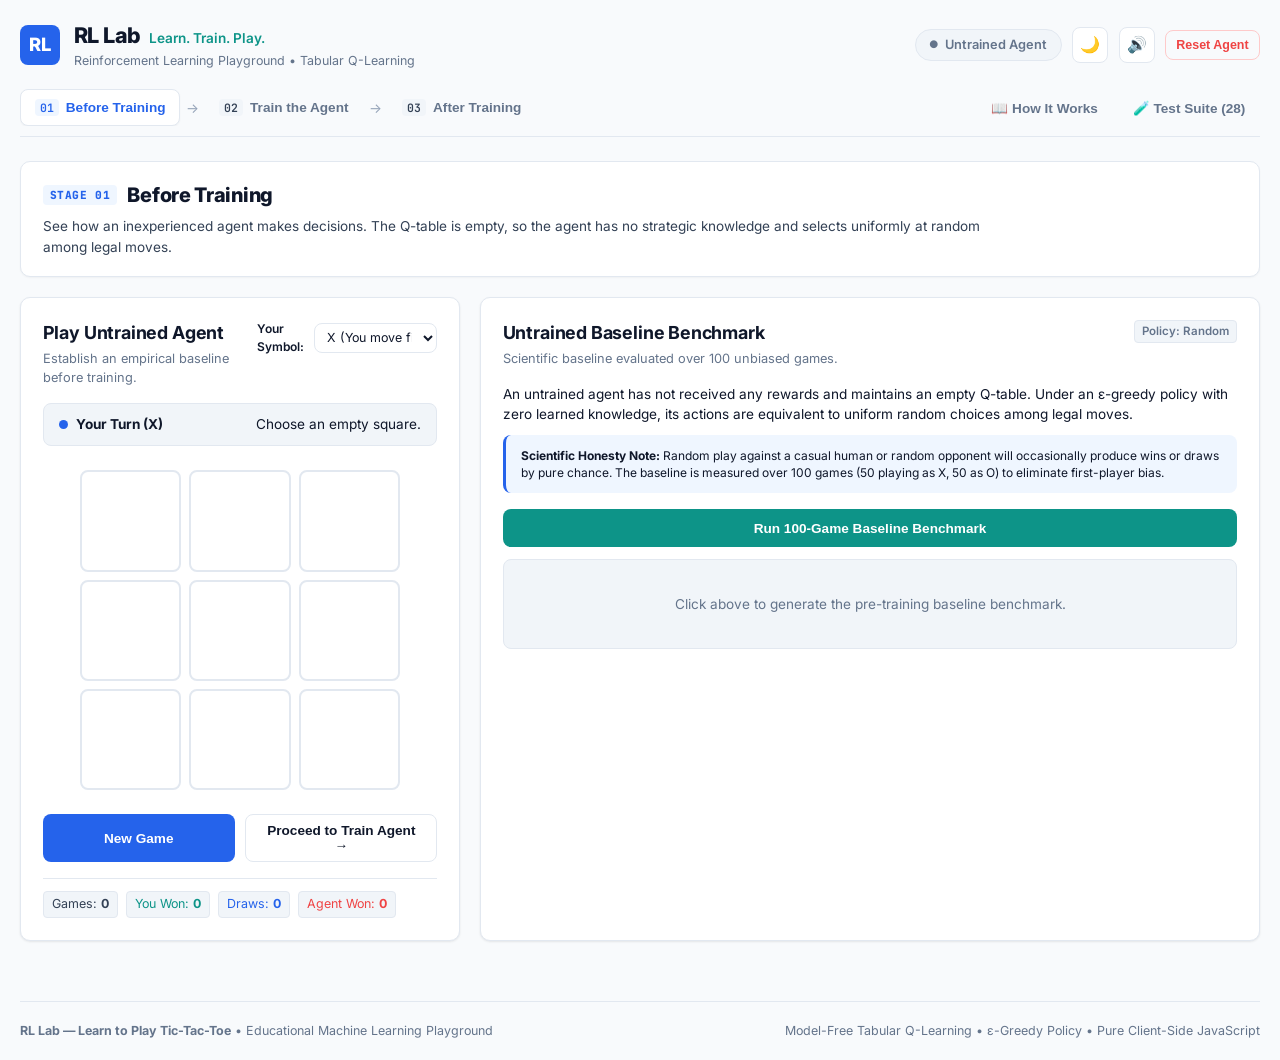
==== index.html @ ed80b088 "feat: complete 3-stage RL Lab playground with Q-Learning and 28-point test suite - Model-free Tabula" ====
<!DOCTYPE html>
<html lang="en">
<head>
  <meta charset="UTF-8">
  <meta name="viewport" content="width=device-width, initial-scale=1.0">
  <title>RL Lab — Learn to Play Tic-Tac-Toe</title>
  <meta name="description" content="Educational Reinforcement Learning playground demonstrating Tabular Q-Learning, epsilon-greedy action selection, and learning curves on Tic-Tac-Toe.">
  <link rel="preconnect" href="https://fonts.googleapis.com">
  <link rel="preconnect" href="https://fonts.gstatic.com" crossorigin>
  <link href="https://fonts.googleapis.com/css2?family=Inter:wght@400;500;600;700;800&family=JetBrains+Mono:wght@400;500;600&display=swap" rel="stylesheet">
  <link rel="stylesheet" href="css/style.css">
</head>
<body>
  <div class="app-container">
    <!-- Compact Header -->
    <header class="app-header">
      <div class="header-main">
        <div class="logo-group">
          <div class="logo-badge">RL</div>
          <div>
            <div class="brand-row">
              <span class="brand-title">RL Lab</span>
              <span class="brand-tagline">Learn. Train. Play.</span>
            </div>
            <p class="brand-sub">Reinforcement Learning Playground &bull; Tabular Q-Learning</p>
          </div>
        </div>

        <div class="header-actions">
          <div id="agent-status-badge" class="agent-status-pill status-untrained">
            <span class="status-dot">●</span>
            <span id="agent-status-text">Untrained Agent</span>
          </div>

          <button id="btn-theme-toggle" class="btn-icon" title="Toggle Light/Dark Theme" aria-label="Toggle Theme">
            🌙
          </button>
          <button id="btn-sound-toggle" class="btn-icon" title="Toggle Sound FX" aria-label="Toggle Sound">
            🔊
          </button>
          <button id="btn-global-reset" class="btn btn-sm btn-outline-danger" title="Reset all learned Q-values to untrained state">
            Reset Agent
          </button>
        </div>
      </div>

      <!-- Navigation & Stage Bar -->
      <nav class="nav-bar" role="tablist" aria-label="Main Navigation">
        <div class="workflow-stepper">
          <button class="stage-tab active" data-stage="stage-1" role="tab" aria-selected="true" aria-controls="stage-1">
            <span class="step-badge">01</span>
            <span class="step-label">Before Training</span>
          </button>
          <span class="stepper-arrow">&rarr;</span>
          <button class="stage-tab" data-stage="stage-2" role="tab" aria-selected="false" aria-controls="stage-2">
            <span class="step-badge">02</span>
            <span class="step-label">Train the Agent</span>
          </button>
          <span class="stepper-arrow">&rarr;</span>
          <button class="stage-tab" data-stage="stage-3" role="tab" aria-selected="false" aria-controls="stage-3">
            <span class="step-badge">03</span>
            <span class="step-label">After Training</span>
          </button>
        </div>

        <div class="secondary-nav-group">
          <button class="stage-tab" data-stage="stage-theory" role="tab" aria-selected="false" aria-controls="stage-theory">
            📖 How It Works
          </button>
          <button class="stage-tab" data-stage="stage-tests" role="tab" aria-selected="false" aria-controls="stage-tests">
            🧪 Test Suite (28)
          </button>
        </div>
      </nav>
    </header>

    <!-- Main Content Area -->
    <main class="app-content">

      <!-- ========================================================= -->
      <!-- STAGE 01: BEFORE TRAINING -->
      <!-- ========================================================= -->
      <section id="stage-1" class="stage-panel active" role="tabpanel">
        <div class="stage-banner">
          <div class="stage-banner-header">
            <span class="stage-tag">STAGE 01</span>
            <h1 class="stage-title">Before Training</h1>
          </div>
          <p class="stage-desc">
            See how an inexperienced agent makes decisions. The Q-table is empty, so the agent has no strategic knowledge and selects uniformly at random among legal moves.
          </p>
        </div>

        <div class="stage-grid">
          <!-- Game Board Area (Untrained Agent) -->
          <div class="card">
            <div class="card-header">
              <div>
                <h2 class="card-title">Play Untrained Agent</h2>
                <p class="card-subtitle">Establish an empirical baseline before training.</p>
              </div>
              <div class="role-selector-wrap">
                <label for="select-role-s1" class="text-xs font-semibold">Your Symbol:</label>
                <select id="select-role-s1" class="form-select form-select-sm">
                  <option value="X" selected>X (You move first)</option>
                  <option value="O">O (Agent moves first)</option>
                </select>
              </div>
            </div>

            <div class="game-status-banner">
              <div id="turn-indicator-s1" class="turn-indicator">
                <span class="turn-dot user-turn"></span> Your Turn (X)
              </div>
              <div id="game-status-s1" class="game-status-msg text-sm">Choose an empty square to make your first move.</div>
            </div>

            <div class="board-container">
              <div id="board-s1" class="tic-tac-toe-board" aria-label="Untrained 3x3 Board"></div>
            </div>

            <div class="board-action-row">
              <button id="btn-restart-s1" class="btn btn-primary">New Game</button>
              <button id="btn-next-to-train" class="btn btn-outline">Proceed to Train Agent &rarr;</button>
            </div>

            <div class="session-stats-bar">
              <span class="stat-pill">Games: <strong id="s1-stat-games">0</strong></span>
              <span class="stat-pill stat-win">You Won: <strong id="s1-stat-human-wins">0</strong></span>
              <span class="stat-pill stat-draw">Draws: <strong id="s1-stat-draws">0</strong></span>
              <span class="stat-pill stat-loss">Agent Won: <strong id="s1-stat-agent-wins">0</strong></span>
            </div>
          </div>

          <!-- Baseline Explanation & Benchmark Card -->
          <div class="card">
            <div class="card-header">
              <div>
                <h2 class="card-title">Untrained Baseline Benchmark</h2>
                <p class="card-subtitle">Scientific baseline evaluated over 100 unbiased games.</p>
              </div>
              <span class="badge badge-secondary">Policy: Random</span>
            </div>

            <div class="baseline-explainer text-sm">
              <p>
                An untrained agent has not received any rewards and maintains an empty Q-table. Under an &epsilon;-greedy policy with zero learned knowledge, its actions are equivalent to uniform random choices among legal moves.
              </p>
              <div class="alert alert-info text-xs" style="margin-top: 10px;">
                <strong>Scientific Honesty Note:</strong> Random play against a casual human or random opponent will occasionally produce wins or draws by pure chance. The baseline is measured over 100 games (50 playing as X, 50 as O) to eliminate first-player bias.
              </div>
            </div>

            <div style="margin-top: 16px;">
              <button id="btn-run-baseline" class="btn btn-teal btn-block">
                Run 100-Game Baseline Benchmark
              </button>
            </div>

            <div id="baseline-results-box" class="benchmark-results-box">
              <div class="text-muted text-sm text-center" style="padding: 1.25rem 0;">
                Click above to generate the pre-training baseline benchmark.
              </div>
            </div>
          </div>
        </div>
      </section>

      <!-- ========================================================= -->
      <!-- STAGE 02: TRAIN THE AGENT -->
      <!-- ========================================================= -->
      <section id="stage-2" class="stage-panel" role="tabpanel">
        <div class="stage-banner">
          <div class="stage-banner-header">
            <span class="stage-tag">STAGE 02</span>
            <h1 class="stage-title">Train the Agent</h1>
          </div>
          <p class="stage-desc">
            Learn through repeated play, rewards, and updated Q-values. The agent experiences thousands of games, receiving positive rewards for victories (+1.0) and negative rewards for defeats (-1.0).
          </p>
        </div>

        <div class="stage-grid">
          <!-- Training Parameters Card -->
          <div class="card">
            <div class="card-header">
              <div>
                <h2 class="card-title">Hyperparameter Controls</h2>
                <p class="card-subtitle">Configure tabular Q-Learning parameters.</p>
              </div>
            </div>

            <div class="form-group">
              <label for="input-episodes" class="form-label">
                Number of Training Episodes
                <span class="text-muted text-xs">(Each episode is 1 complete self-contained match)</span>
              </label>
              <div class="episode-input-row">
                <input type="number" id="input-episodes" class="form-control" value="10000" min="500" max="100000" step="500">
                <div class="preset-buttons-group">
                  <button type="button" class="btn btn-sm btn-outline btn-preset" data-val="2000">2,000</button>
                  <button type="button" class="btn btn-sm btn-outline btn-preset" data-val="5000">5,000</button>
                  <button type="button" class="btn btn-sm btn-outline btn-preset active-preset" data-val="10000">10,000</button>
                  <button type="button" class="btn btn-sm btn-outline btn-preset" data-val="20000">20,000</button>
                </div>
              </div>
            </div>

            <div class="form-group">
              <label for="select-opponent" class="form-label">
                Training Opponent Strategy
                <span class="text-muted text-xs">(Defines environment transition dynamics P(s'|s,a))</span>
              </label>
              <select id="select-opponent" class="form-select">
                <option value="random" selected>Random Opponent (Standard Baseline Exploration)</option>
                <option value="heuristic">Heuristic Opponent (Blocks Threats &amp; Takes Immediate Wins)</option>
                <option value="self-play">Self-Play (Mirroring current learned policy)</option>
              </select>
            </div>

            <!-- Hyperparameters Grid with Plain English Descriptions -->
            <div class="hyperparams-grid">
              <!-- Alpha -->
              <div class="hyperparam-card">
                <div class="hyperparam-header">
                  <span class="param-name">Learning Rate (α)</span>
                  <span id="disp-alpha" class="param-val">0.10</span>
                </div>
                <input type="range" id="input-alpha" class="form-range" min="0.01" max="1.0" step="0.05" value="0.10">
                <p class="param-desc">How strongly new information changes existing estimates.</p>
              </div>

              <!-- Gamma -->
              <div class="hyperparam-card">
                <div class="hyperparam-header">
                  <span class="param-name">Discount Factor (γ)</span>
                  <span id="disp-gamma" class="param-val">0.95</span>
                </div>
                <input type="range" id="input-gamma" class="form-range" min="0.0" max="1.0" step="0.05" value="0.95">
                <p class="param-desc">How much future rewards matter relative to immediate payoff.</p>
              </div>

              <!-- Epsilon -->
              <div class="hyperparam-card">
                <div class="hyperparam-header">
                  <span class="param-name">Exploration Rate (ε)</span>
                  <span id="disp-epsilon" class="param-val">1.00</span>
                </div>
                <input type="range" id="input-epsilon" class="form-range" min="0.0" max="1.0" step="0.05" value="1.00">
                <p class="param-desc">How often the agent explores instead of exploiting current knowledge.</p>
              </div>
            </div>

            <div class="decay-toggle-wrap">
              <label class="checkbox-label" for="chk-decay-epsilon">
                <input type="checkbox" id="chk-decay-epsilon" checked>
                <span>Gradually decay exploration rate ε during training (from initial ε down to 0.05)</span>
              </label>
            </div>

            <!-- Optional Seed -->
            <div class="form-group" style="margin-top: 10px;">
              <label for="input-seed" class="form-label text-xs">
                Optional Random Seed <span class="text-muted">(Leave empty for standard pseudo-random training)</span>
              </label>
              <input type="text" id="input-seed" class="form-control form-control-sm" placeholder="e.g. 42 or ml-lab-2026" style="max-width: 220px;">
            </div>

            <!-- Primary Training Action Buttons -->
            <div class="training-btn-bar">
              <button id="btn-train" class="btn btn-primary btn-lg">
                🚀 Train Agent
              </button>
              <button id="btn-stop-train" class="btn btn-outline-danger btn-lg" disabled>
                ⏹ Pause / Stop
              </button>
            </div>

            <!-- Non-blocking Progress Bar -->
            <div class="training-progress-wrap">
              <div class="progress-bar-bg">
                <div id="training-progress-bar" class="progress-bar-fill" style="width: 0%;"></div>
              </div>
              <div id="training-progress-text" class="progress-meta">
                Ready to train. Click "Train Agent" to start non-blocking batch execution.
              </div>
            </div>
          </div>

          <!-- Live Metrics & Empirical Learning Curve Card -->
          <div class="card">
            <div class="card-header">
              <div>
                <h2 class="card-title">Live Training Outcomes &amp; Learning Curve</h2>
                <p class="card-subtitle">Actual recorded checkpoints evaluated with ε = 0 (pure exploitation).</p>
              </div>
              <span id="live-training-badge" class="badge badge-secondary">Ready</span>
            </div>

            <!-- Live KPI Row -->
            <div class="live-kpi-row">
              <div class="kpi-mini">
                <div class="kpi-mini-label">Episodes</div>
                <div id="kpi-episodes" class="kpi-mini-val font-mono">0</div>
              </div>
              <div class="kpi-mini">
                <div class="kpi-mini-label">Current ε</div>
                <div id="kpi-current-eps" class="kpi-mini-val font-mono">1.00</div>
              </div>
              <div class="kpi-mini">
                <div class="kpi-mini-label">State-Actions Learned</div>
                <div id="kpi-visited-states" class="kpi-mini-val font-mono">0</div>
              </div>
              <div class="kpi-mini">
                <div class="kpi-mini-label">Training W / D / L</div>
                <div id="kpi-training-wdl" class="kpi-mini-val font-mono">0/0/0</div>
              </div>
            </div>

            <!-- Learning Curve Canvas -->
            <div class="chart-canvas-wrapper">
              <canvas id="learningCurveChart" width="700" height="260"></canvas>
            </div>

            <div class="chart-legend-row">
              <span class="legend-chip"><span class="legend-color-dot" style="background: var(--teal);"></span> Win Rate %</span>
              <span class="legend-chip"><span class="legend-color-dot" style="background: var(--primary);"></span> Draw Rate %</span>
              <span class="legend-chip"><span class="legend-color-dot" style="background: var(--danger);"></span> Loss Rate %</span>
            </div>

            <div class="card-footer-action">
              <button id="btn-proceed-to-stage-3" class="btn btn-teal btn-block">
                Proceed to Stage 03 — Challenge Trained Agent &rarr;
              </button>
            </div>
          </div>
        </div>
      </section>

      <!-- ========================================================= -->
      <!-- STAGE 03: AFTER TRAINING -->
      <!-- ========================================================= -->
      <section id="stage-3" class="stage-panel" role="tabpanel">
        <div class="stage-banner">
          <div class="stage-banner-header">
            <span class="stage-tag">STAGE 03</span>
            <h1 class="stage-title">After Training</h1>
          </div>
          <p class="stage-desc">
            Challenge the trained agent and inspect what it learned. The agent acts using pure exploitation (&epsilon; = 0), selecting the highest-valued legal action from its learned Q-table.
          </p>
        </div>

        <div class="stage-grid">
          <!-- Gameplay against Trained Agent -->
          <div class="card">
            <div class="card-header">
              <div>
                <h2 class="card-title">Play Trained Agent</h2>
                <p class="card-subtitle">Agent uses learned Q-table with ε = 0.00 (pure exploitation).</p>
              </div>
              <div class="role-selector-wrap">
                <label for="select-role-s3" class="text-xs font-semibold">Your Symbol:</label>
                <select id="select-role-s3" class="form-select form-select-sm">
                  <option value="X" selected>X (You move first)</option>
                  <option value="O">O (Agent moves first)</option>
                </select>
              </div>
            </div>

            <div class="game-status-banner">
              <div id="turn-indicator-s3" class="turn-indicator">
                <span class="turn-dot user-turn"></span> Your Turn (X)
              </div>
              <div id="game-status-s3" class="game-status-msg text-sm">Choose an empty cell.</div>
            </div>

            <div class="board-container">
              <div id="board-s3" class="tic-tac-toe-board" aria-label="Trained 3x3 Board"></div>
            </div>

            <div class="board-action-row">
              <button id="btn-restart-s3" class="btn btn-primary">New Game</button>
              <button id="btn-toggle-explain" class="btn btn-outline">
                🔍 Toggle "How the Agent Decides"
              </button>
            </div>

            <div class="session-stats-bar">
              <span class="stat-pill">Games: <strong id="s3-stat-games">0</strong></span>
              <span class="stat-pill stat-win">You Won: <strong id="s3-stat-human-wins">0</strong></span>
              <span class="stat-pill stat-draw">Draws: <strong id="s3-stat-draws">0</strong></span>
              <span class="stat-pill stat-loss">Agent Won: <strong id="s3-stat-agent-wins">0</strong></span>
            </div>
          </div>

          <!-- Before vs After Empirical Comparison Panel -->
          <div class="card">
            <div class="card-header">
              <div>
                <h2 class="card-title">Empirical Performance Comparison</h2>
                <p class="card-subtitle">Standardized 100-game evaluation under identical conditions.</p>
              </div>
              <button id="btn-run-post-eval" class="btn btn-sm btn-outline">
                Re-evaluate Benchmark
              </button>
            </div>

            <div class="comparison-grid">
              <!-- Before Training Column -->
              <div class="comparison-card">
                <div class="comp-header">
                  <span class="comp-badge badge-untrained">BEFORE TRAINING</span>
                  <div class="comp-sub">Untrained Policy (100 Games)</div>
                </div>
                <div class="comp-stats-list">
                  <div class="comp-row">
                    <span>Win Rate:</span>
                    <strong id="comp-before-win" class="text-teal font-mono">—</strong>
                  </div>
                  <div class="comp-row">
                    <span>Draw Rate:</span>
                    <strong id="comp-before-draw" class="text-primary font-mono">—</strong>
                  </div>
                  <div class="comp-row">
                    <span>Loss Rate:</span>
                    <strong id="comp-before-loss" class="text-danger font-mono">—</strong>
                  </div>
                </div>
              </div>

              <!-- After Training Column -->
              <div class="comparison-card">
                <div class="comp-header">
                  <span class="comp-badge badge-trained">AFTER TRAINING</span>
                  <div class="comp-sub">Learned Policy (100 Games)</div>
                </div>
                <div class="comp-stats-list">
                  <div class="comp-row">
                    <span>Win Rate:</span>
                    <strong id="comp-after-win" class="text-teal font-mono">—</strong>
                  </div>
                  <div class="comp-row">
                    <span>Draw Rate:</span>
                    <strong id="comp-after-draw" class="text-primary font-mono">—</strong>
                  </div>
                  <div class="comp-row">
                    <span>Loss Rate:</span>
                    <strong id="comp-after-loss" class="text-danger font-mono">—</strong>
                  </div>
                </div>
              </div>
            </div>

            <div id="comparison-analysis-note" class="alert alert-info text-xs" style="margin-top: 14px;">
              <strong>Empirical Protocol:</strong> Both before and after training benchmarks evaluate 50 games playing as X (first mover) and 50 games playing as O (second mover) against the same Random opponent with &epsilon; = 0.
            </div>

            <!-- Export / Import Utilities -->
            <div style="margin-top: 16px; display: flex; gap: 8px; flex-wrap: wrap;">
              <button id="btn-export-qtable" class="btn btn-sm btn-outline">💾 Export Learned Q-Table (JSON)</button>
              <button id="btn-import-qtable" class="btn btn-sm btn-outline">📂 Import Q-Table (JSON)</button>
              <input type="file" id="import-file-input" accept=".json" style="display: none;">
            </div>
          </div>
        </div>

        <!-- Collapsible Explainability Drawer: How the Agent Decides -->
        <div id="explainability-drawer" class="card explain-card" style="margin-top: 1.25rem;">
          <div class="card-header">
            <div>
              <h2 class="card-title">How the Agent Decides</h2>
              <p class="card-subtitle">Transparent mathematical evaluation for the current board state.</p>
            </div>
            <code id="explain-state-key" class="state-code">000000000</code>
          </div>

          <div class="table-responsive">
            <table class="data-table">
              <thead>
                <tr>
                  <th>Action (Cell)</th>
                  <th>Coordinates</th>
                  <th>Learned Q(s,a)</th>
                  <th>Status</th>
                  <th>P(Selection)</th>
                </tr>
              </thead>
              <tbody id="explain-moves-tbody">
                <tr><td colspan="5" class="text-center text-muted">Play a move to view candidate action values.</td></tr>
              </tbody>
            </table>
          </div>

          <div id="explain-last-decision-box" class="last-decision-box" style="margin-top: 12px;">
            <span class="text-muted text-sm">No action taken yet.</span>
          </div>
        </div>
      </section>

      <!-- ========================================================= -->
      <!-- STAGE REFERENCE: HOW IT WORKS & THEORY -->
      <!-- ========================================================= -->
      <section id="stage-theory" class="stage-panel" role="tabpanel">
        <div class="stage-banner">
          <div class="stage-banner-header">
            <span class="stage-tag">REFERENCE</span>
            <h1 class="stage-title">How It Works: RL Foundations</h1>
          </div>
          <p class="stage-desc">
            Undergraduate Machine Learning curriculum reference on Tabular Q-Learning, Temporal Difference updates, and Dynamic Programming.
          </p>
        </div>

        <div class="theory-layout-grid">
          <!-- Core Theory Breakdown -->
          <div class="card">
            <div class="card-header">
              <h2 class="card-title">The Mathematics of Q-Learning</h2>
            </div>
            <div class="theory-content">
              <h3>1. The Q-Learning Update Rule</h3>
              <p>Q-learning is an off-policy, model-free Temporal Difference learning algorithm that directly approximates the optimal action-value function <em>Q*</em>:</p>
              <div class="math-callout font-mono">
                Q(s, a) &larr; Q(s, a) + &alpha; &times; [ r + &gamma; &times; max<sub>a'</sub> Q(s', a') &minus; Q(s, a) ]
              </div>
              <ul class="theory-list">
                <li><strong>s, a:</strong> Current canonical state and chosen action.</li>
                <li><strong>&alpha; (Alpha):</strong> Learning rate step size (0 &lt; &alpha; &le; 1).</li>
                <li><strong>r:</strong> Immediate reward observed after taking action <em>a</em> (+1 win, -1 loss, 0 draw).</li>
                <li><strong>&gamma; (Gamma):</strong> Future reward discount factor (0 &le; &gamma; &le; 1).</li>
                <li><strong>max<sub>a'</sub> Q(s', a'):</strong> Best estimated value in successor state <em>s'</em>. For <em>terminal transitions</em>, this is strictly <strong>0</strong>.</li>
              </ul>

              <h3 style="margin-top: 16px;">2. Exploration vs. Exploitation (&epsilon;-Greedy)</h3>
              <p>
                With probability <code>&epsilon;</code>, the agent enters the exploration branch and selects uniformly at random among legal moves.
                With probability <code>1 - &epsilon;</code>, the agent exploits its current knowledge and picks <code>argmax_a Q(s,a)</code> with random tie-breaking.
              </p>
              <div class="alert alert-info text-xs">
                <strong>Important Nuance:</strong> Choosing the exploration branch does <em>not</em> guarantee picking a non-greedy move! If there are <em>k</em> legal moves, the random draw has a <em>1/k</em> probability of picking the greedy action anyway:
                <code>P(greedy) = (1 - &epsilon;) + (&epsilon; / k)</code>.
              </div>
            </div>
          </div>

          <!-- Interactive Worked Calculation Verification (5.7) -->
          <div class="card">
            <div class="card-header">
              <div>
                <h2 class="card-title">Interactive Worked Calculation</h2>
                <p class="card-subtitle">Verifies exact numerical update arithmetic as specified in lecture curriculum.</p>
              </div>
              <span class="badge badge-success">5.7 Verified</span>
            </div>

            <div class="worked-form-grid">
              <div class="form-group">
                <label for="calc-current-q" class="form-label text-xs">Current Q(s, a):</label>
                <input type="number" id="calc-current-q" class="form-control" value="4" step="0.1">
              </div>
              <div class="form-group">
                <label for="calc-alpha" class="form-label text-xs">Learning Rate (&alpha;):</label>
                <input type="number" id="calc-alpha" class="form-control" value="0.5" step="0.05">
              </div>
              <div class="form-group">
                <label for="calc-reward" class="form-label text-xs">Reward (r):</label>
                <input type="number" id="calc-reward" class="form-control" value="2" step="0.1">
              </div>
              <div class="form-group">
                <label for="calc-gamma" class="form-label text-xs">Discount (&gamma;):</label>
                <input type="number" id="calc-gamma" class="form-control" value="0.9" step="0.05">
              </div>
              <div class="form-group">
                <label for="calc-max-next-q" class="form-label text-xs">max<sub>a'</sub> Q(s', a'):</label>
                <input type="number" id="calc-max-next-q" class="form-control" value="6" step="0.1">
              </div>
            </div>

            <!-- Step by Step Calculation Breakdown -->
            <div class="calc-step-by-step">
              <div class="calc-step">
                <span class="step-num">Step 1 &bull; TD Target:</span>
                <code class="step-math">r + &gamma; max Q(s',a') = 2 + (0.9 &times; 6) = <span id="calc-td-target">7.40</span></code>
              </div>
              <div class="calc-step">
                <span class="step-num">Step 2 &bull; TD Error (&delta;):</span>
                <code class="step-math">&delta; = TD Target &minus; Q(s,a) = 7.40 &minus; 4 = <span id="calc-td-error">+3.40</span></code>
              </div>
              <div class="calc-step highlight-step">
                <span class="step-num">Step 3 &bull; Q-Update (&alpha; = 0.5):</span>
                <code class="step-math">Q_new = 4 + (0.5 &times; 3.40) = <strong id="calc-updated-q" class="text-teal font-mono">5.70</strong></code>
              </div>
            </div>

            <!-- Model-Based DP vs Model-Free RL -->
            <div style="margin-top: 18px;">
              <h3 style="font-size: 0.95rem; font-weight: 700;">Dynamic Programming (DP) vs. Q-Learning</h3>
              <p class="text-xs text-muted" style="margin-top: 4px;">
                <strong>Model-Based DP</strong> computes values offline using full knowledge of transition probabilities <em>P(s'|s,a)</em> and rewards without stepping in the environment.
                <strong>Model-Free Q-Learning</strong> requires zero prior transition model, discovering optimal play directly from trial-and-error gameplay samples.
              </p>
              <div id="dpGridContainer" style="margin-top: 12px;"></div>
            </div>
          </div>
        </div>
      </section>

      <!-- ========================================================= -->
      <!-- STAGE REFERENCE: AUTOMATED TEST SUITE -->
      <!-- ========================================================= -->
      <section id="stage-tests" class="stage-panel" role="tabpanel">
        <div class="card">
          <div class="card-header">
            <div>
              <h2 class="card-title">Comprehensive 28-Point Algorithmic Test Suite</h2>
              <p class="card-subtitle">Verifies Game Engine (1-8), Q-Learning (9-18), and Integration/Usability (19-28).</p>
            </div>
            <div id="test-summary-badge">
              <span class="badge badge-success">✓ 28/28 Tests Verified</span>
            </div>
          </div>

          <div style="margin-bottom: 14px; display: flex; gap: 10px; align-items: center;">
            <button id="btn-run-tests" class="btn btn-primary">
              ▶ Run All 28 Tests
            </button>
            <span class="text-xs text-muted">Runs synchronously in browser verifying all invariants.</span>
          </div>

          <div id="test-results-container"></div>
        </div>
      </section>

    </main>

    <!-- Clean Footer -->
    <footer class="app-footer">
      <div class="footer-content">
        <div>
          <strong>RL Lab — Learn to Play Tic-Tac-Toe</strong> &bull; Educational Machine Learning Playground
        </div>
        <div class="footer-meta">
          Model-Free Tabular Q-Learning &bull; ε-Greedy Policy &bull; Pure Client-Side JavaScript
        </div>
      </div>
    </footer>
  </div>

  <!-- Scripts in dependency order -->
  <script src="js/game.js"></script>
  <script src="js/agent.js"></script>
  <script src="js/analytics.js"></script>
  <script src="js/dp-demo.js"></script>
  <script src="js/tests.js"></script>
  <script src="js/app.js"></script>
</body>
</html>
---- css/style.css ----
/**
 * RL Lab — Learn to Play Tic-Tac-Toe
 * CSS Design System & Responsive Styles
 * Visual Style: Clean academic dashboard, white/near-white background, deep navy typography,
 * restrained blue & teal accents, subtle borders, generous whitespace, mobile-first responsive.
 */

:root {
  /* Light Theme Palette (Default) */
  --bg-app: #f8fafc;
  --bg-card: #ffffff;
  --bg-card-subtle: #f1f5f9;
  --border-color: #e2e8f0;
  --border-subtle: #cbd5e1;
  --border-focus: #3b82f6;

  --text-main: #0f172a;       /* Deep navy */
  --text-secondary: #334155;  /* Charcoal */
  --text-muted: #64748b;      /* Slate */
  --text-dim: #94a3b8;

  --primary: #2563eb;         /* Academic blue */
  --primary-hover: #1d4ed8;
  --primary-subtle: #eff6ff;

  --teal: #0d9488;            /* Restrained teal */
  --teal-hover: #0f766e;
  --teal-subtle: #f0fdfa;

  --success: #10b981;
  --success-bg: #ecfdf5;
  --success-border: #a7f3d0;

  --danger: #ef4444;
  --danger-bg: #fef2f2;
  --danger-border: #fecaca;

  --warning: #f59e0b;
  --warning-bg: #fffbeb;
  --warning-border: #fde68a;

  --chart-grid: #e2e8f0;
  --chart-axis: #64748b;

  --font-sans: 'Inter', -apple-system, BlinkMacSystemFont, 'Segoe UI', Roboto, sans-serif;
  --font-mono: 'JetBrains Mono', Consolas, Monaco, monospace;

  --shadow-xs: 0 1px 2px rgba(0, 0, 0, 0.04);
  --shadow-sm: 0 1px 3px rgba(0, 0, 0, 0.05), 0 1px 2px rgba(0, 0, 0, 0.04);
  --shadow-md: 0 4px 6px -1px rgba(0, 0, 0, 0.06), 0 2px 4px -2px rgba(0, 0, 0, 0.04);

  --radius-xs: 4px;
  --radius-sm: 8px;
  --radius-md: 10px;
  --radius-lg: 14px;
  --radius-full: 9999px;

  --transition-fast: 0.15s ease-in-out;
  --transition-normal: 0.25s ease-in-out;
}

/* Dark Theme Palette */
[data-theme="dark"] {
  --bg-app: #0b1120;
  --bg-card: #131d33;
  --bg-card-subtle: #1e293b;
  --border-color: #1e293b;
  --border-subtle: #334155;
  --border-focus: #60a5fa;

  --text-main: #f8fafc;
  --text-secondary: #cbd5e1;
  --text-muted: #94a3b8;
  --text-dim: #64748b;

  --primary: #3b82f6;
  --primary-hover: #60a5fa;
  --primary-subtle: rgba(59, 130, 246, 0.15);

  --teal: #14b8a6;
  --teal-hover: #2dd4bf;
  --teal-subtle: rgba(20, 184, 166, 0.15);

  --success: #34d399;
  --success-bg: rgba(16, 185, 129, 0.15);
  --success-border: rgba(16, 185, 129, 0.3);

  --danger: #f87171;
  --danger-bg: rgba(239, 68, 68, 0.15);
  --danger-border: rgba(239, 68, 68, 0.3);

  --warning: #fbbf24;
  --warning-bg: rgba(245, 158, 11, 0.15);
  --warning-border: rgba(245, 158, 11, 0.3);

  --chart-grid: #1e293b;
  --chart-axis: #94a3b8;

  --shadow-sm: 0 1px 3px rgba(0, 0, 0, 0.3);
  --shadow-md: 0 4px 6px -1px rgba(0, 0, 0, 0.4);
}

*, *::before, *::after {
  box-sizing: border-box;
  margin: 0;
  padding: 0;
}

body {
  font-family: var(--font-sans);
  background-color: var(--bg-app);
  color: var(--text-main);
  line-height: 1.5;
  -webkit-font-smoothing: antialiased;
  min-height: 100vh;
  transition: background-color var(--transition-normal), color var(--transition-normal);
}

/* App Container */
.app-container {
  display: flex;
  flex-direction: column;
  min-height: 100vh;
  max-width: 1320px;
  margin: 0 auto;
  padding: 0 1.25rem;
}

/* Compact Header */
.app-header {
  padding: 1.2rem 0 0.6rem 0;
  border-bottom: 1px solid var(--border-color);
  background-color: var(--bg-app);
}

.header-main {
  display: flex;
  justify-content: space-between;
  align-items: center;
  flex-wrap: wrap;
  gap: 1rem;
  margin-bottom: 0.85rem;
}

.logo-group {
  display: flex;
  align-items: center;
  gap: 0.85rem;
}

.logo-badge {
  width: 40px;
  height: 40px;
  background-color: var(--primary);
  color: #ffffff;
  border-radius: var(--radius-sm);
  display: flex;
  align-items: center;
  justify-content: center;
  font-weight: 800;
  font-size: 1.15rem;
  flex-shrink: 0;
}

.brand-row {
  display: flex;
  align-items: baseline;
  gap: 0.5rem;
}

.brand-title {
  font-size: 1.35rem;
  font-weight: 800;
  color: var(--text-main);
  letter-spacing: -0.02em;
}

.brand-tagline {
  font-size: 0.85rem;
  font-weight: 600;
  color: var(--teal);
}

.brand-sub {
  font-size: 0.78rem;
  color: var(--text-muted);
}

.header-actions {
  display: flex;
  align-items: center;
  gap: 0.65rem;
  flex-wrap: wrap;
}

.agent-status-pill {
  display: inline-flex;
  align-items: center;
  gap: 6px;
  padding: 0.35rem 0.85rem;
  font-size: 0.8rem;
  font-weight: 600;
  border-radius: var(--radius-full);
}

.status-untrained {
  background-color: var(--bg-card-subtle);
  color: var(--text-muted);
  border: 1px solid var(--border-color);
}

.status-training {
  background-color: var(--primary-subtle);
  color: var(--primary);
  border: 1px solid var(--border-focus);
}

.status-trained {
  background-color: var(--success-bg);
  color: var(--success);
  border: 1px solid var(--success-border);
}

.status-dot {
  font-size: 0.65rem;
}

.btn-icon {
  width: 36px;
  height: 36px;
  display: inline-flex;
  align-items: center;
  justify-content: center;
  border-radius: var(--radius-sm);
  background-color: var(--bg-card);
  border: 1px solid var(--border-color);
  color: var(--text-main);
  cursor: pointer;
  transition: all var(--transition-fast);
  font-size: 1rem;
}

.btn-icon:hover {
  background-color: var(--bg-card-subtle);
  border-color: var(--border-subtle);
}

/* Stepper Navigation Bar */
.nav-bar {
  display: flex;
  justify-content: space-between;
  align-items: center;
  flex-wrap: wrap;
  gap: 0.75rem;
  padding-top: 0.35rem;
}

.workflow-stepper {
  display: flex;
  align-items: center;
  gap: 0.35rem;
  overflow-x: auto;
  scrollbar-width: none;
}

.workflow-stepper::-webkit-scrollbar {
  display: none;
}

.stepper-arrow {
  color: var(--text-dim);
  font-size: 0.85rem;
  user-select: none;
}

.stage-tab {
  background: transparent;
  border: 1px solid transparent;
  padding: 0.55rem 0.85rem;
  font-size: 0.85rem;
  font-weight: 600;
  color: var(--text-muted);
  cursor: pointer;
  border-radius: var(--radius-sm);
  display: inline-flex;
  align-items: center;
  gap: 0.45rem;
  transition: all var(--transition-fast);
  white-space: nowrap;
}

.stage-tab:hover {
  color: var(--text-main);
  background-color: var(--bg-card-subtle);
}

.stage-tab.active {
  color: var(--primary);
  background-color: var(--bg-card);
  border-color: var(--border-color);
  box-shadow: var(--shadow-xs);
}

.step-badge {
  font-size: 0.72rem;
  font-family: var(--font-mono);
  background-color: var(--bg-card-subtle);
  color: var(--text-secondary);
  padding: 1px 5px;
  border-radius: var(--radius-xs);
}

.stage-tab.active .step-badge {
  background-color: var(--primary-subtle);
  color: var(--primary);
}

.secondary-nav-group {
  display: flex;
  align-items: center;
  gap: 0.35rem;
}

/* App Content & Panels */
.app-content {
  flex: 1;
  padding: 1.5rem 0 2.5rem 0;
}

.stage-panel {
  display: none;
}

.stage-panel.active {
  display: block;
  animation: panelFadeIn 0.2s ease-in-out;
}

@keyframes panelFadeIn {
  from { opacity: 0; transform: translateY(4px); }
  to { opacity: 1; transform: translateY(0); }
}

/* Stage Header Banner */
.stage-banner {
  background-color: var(--bg-card);
  border: 1px solid var(--border-color);
  border-radius: var(--radius-md);
  padding: 1.15rem 1.35rem;
  margin-bottom: 1.25rem;
  box-shadow: var(--shadow-xs);
}

.stage-banner-header {
  display: flex;
  align-items: center;
  gap: 0.65rem;
  margin-bottom: 0.35rem;
}

.stage-tag {
  font-size: 0.7rem;
  font-weight: 800;
  letter-spacing: 0.05em;
  background-color: var(--primary-subtle);
  color: var(--primary);
  padding: 2px 7px;
  border-radius: var(--radius-xs);
  font-family: var(--font-mono);
}

.stage-title {
  font-size: 1.25rem;
  font-weight: 800;
  color: var(--text-main);
  letter-spacing: -0.015em;
}

.stage-desc {
  font-size: 0.85rem;
  color: var(--text-secondary);
  line-height: 1.55;
  max-width: 960px;
}

/* Stage Grids */
.stage-grid {
  display: grid;
  grid-template-columns: 1fr;
  gap: 1.25rem;
}

@media (min-width: 940px) {
  .stage-grid {
    grid-template-columns: 440px 1fr;
  }
}

.theory-layout-grid {
  display: grid;
  grid-template-columns: 1fr;
  gap: 1.25rem;
}

@media (min-width: 960px) {
  .theory-layout-grid {
    grid-template-columns: 1fr 1fr;
  }
}

/* Cards */
.card {
  background-color: var(--bg-card);
  border: 1px solid var(--border-color);
  border-radius: var(--radius-md);
  box-shadow: var(--shadow-sm);
  padding: 1.35rem;
  margin-bottom: 1.25rem;
}

.card-header {
  display: flex;
  justify-content: space-between;
  align-items: flex-start;
  margin-bottom: 1rem;
  gap: 0.75rem;
}

.card-title {
  font-size: 1.12rem;
  font-weight: 700;
  color: var(--text-main);
  letter-spacing: -0.01em;
}

.card-subtitle {
  font-size: 0.8rem;
  color: var(--text-muted);
  margin-top: 2px;
}

.role-selector-wrap {
  display: flex;
  align-items: center;
  gap: 0.45rem;
}

/* Game Status Banner */
.game-status-banner {
  background-color: var(--bg-card-subtle);
  border: 1px solid var(--border-color);
  border-radius: var(--radius-sm);
  padding: 0.65rem 0.95rem;
  margin-bottom: 1rem;
  display: flex;
  justify-content: space-between;
  align-items: center;
  font-size: 0.85rem;
}

.turn-indicator {
  display: flex;
  align-items: center;
  gap: 0.5rem;
  font-weight: 700;
}

.turn-dot {
  width: 9px;
  height: 9px;
  border-radius: 50%;
  display: inline-block;
}

.user-turn {
  background-color: var(--primary);
}

.agent-turn {
  background-color: var(--teal);
}

/* 3x3 Board */
.board-container {
  display: flex;
  justify-content: center;
  padding: 0.5rem 0;
  width: 100%;
}

.tic-tac-toe-board {
  display: grid;
  grid-template-columns: repeat(3, 1fr);
  grid-gap: 8px;
  width: 100%;
  max-width: 320px;
  aspect-ratio: 1 / 1;
}

.board-cell {
  background-color: var(--bg-card);
  border: 2px solid var(--border-color);
  border-radius: var(--radius-sm);
  display: flex;
  flex-direction: column;
  align-items: center;
  justify-content: center;
  font-size: 2.6rem;
  font-weight: 800;
  cursor: pointer;
  position: relative;
  user-select: none;
  transition: all var(--transition-fast);
  min-height: 90px;
}

.board-cell:hover:not(.marked-x):not(.marked-o) {
  border-color: var(--teal);
  background-color: var(--teal-subtle);
}

.board-cell:focus-visible {
  outline: 2px solid var(--primary);
  outline-offset: 2px;
}

.marked-x {
  color: var(--primary);
  cursor: default;
}

.marked-o {
  color: var(--teal);
  cursor: default;
}

.winning-cell {
  background-color: var(--success-bg) !important;
  border-color: var(--success) !important;
  color: var(--success) !important;
}

.cell-q-badge {
  position: absolute;
  bottom: 4px;
  right: 4px;
  font-size: 0.68rem;
  font-family: var(--font-mono);
  background-color: var(--bg-card-subtle);
  border: 1px solid var(--border-color);
  padding: 1px 4px;
  border-radius: 3px;
  color: var(--text-muted);
  pointer-events: none;
  line-height: 1.2;
  display: flex;
  align-items: center;
  gap: 2px;
}

.cell-q-greedy {
  background-color: var(--teal-subtle);
  border-color: var(--teal);
  color: var(--teal);
  font-weight: 700;
}

.board-action-row {
  display: flex;
  gap: 0.65rem;
  margin-top: 1rem;
  width: 100%;
}

.board-action-row .btn {
  flex: 1;
}

.session-stats-bar {
  display: flex;
  gap: 0.5rem;
  flex-wrap: wrap;
  margin-top: 1rem;
  padding-top: 0.75rem;
  border-top: 1px solid var(--border-color);
  font-size: 0.78rem;
}

.stat-pill {
  padding: 3px 8px;
  background-color: var(--bg-card-subtle);
  border: 1px solid var(--border-color);
  border-radius: var(--radius-xs);
  color: var(--text-secondary);
}

.stat-win { color: var(--teal); }
.stat-draw { color: var(--primary); }
.stat-loss { color: var(--danger); }

/* Benchmark Results Box */
.benchmark-results-box {
  margin-top: 12px;
  background-color: var(--bg-card-subtle);
  border: 1px solid var(--border-color);
  border-radius: var(--radius-sm);
  padding: 0.85rem;
}

.bench-chips-row {
  display: flex;
  gap: 0.5rem;
  margin: 0.5rem 0;
  flex-wrap: wrap;
}

.bench-chip {
  padding: 4px 8px;
  border-radius: var(--radius-xs);
  font-size: 0.8rem;
  font-weight: 600;
}

.bench-win { background-color: var(--teal-subtle); color: var(--teal); border: 1px solid var(--teal); }
.bench-draw { background-color: var(--primary-subtle); color: var(--primary); border: 1px solid var(--primary); }
.bench-loss { background-color: var(--danger-bg); color: var(--danger); border: 1px solid var(--danger); }

/* Hyperparameters Grid */
.episode-input-row {
  display: flex;
  gap: 0.5rem;
  align-items: center;
  flex-wrap: wrap;
}

.episode-input-row .form-control {
  max-width: 140px;
}

.preset-buttons-group {
  display: flex;
  gap: 0.35rem;
  flex-wrap: wrap;
}

.btn-preset.active-preset {
  border-color: var(--primary);
  background-color: var(--primary-subtle);
  color: var(--primary);
  font-weight: 700;
}

.hyperparams-grid {
  display: grid;
  grid-template-columns: 1fr;
  gap: 0.85rem;
  margin-top: 1rem;
}

@media (min-width: 600px) {
  .hyperparams-grid {
    grid-template-columns: repeat(3, 1fr);
  }
}

.hyperparam-card {
  background-color: var(--bg-card-subtle);
  border: 1px solid var(--border-color);
  border-radius: var(--radius-sm);
  padding: 0.85rem;
}

.hyperparam-header {
  display: flex;
  justify-content: space-between;
  align-items: center;
  margin-bottom: 0.4rem;
  font-size: 0.825rem;
}

.param-name {
  font-weight: 600;
  color: var(--text-main);
}

.param-val {
  font-family: var(--font-mono);
  font-weight: 700;
  color: var(--primary);
  background-color: var(--bg-card);
  padding: 1px 6px;
  border-radius: var(--radius-xs);
  border: 1px solid var(--border-color);
  font-size: 0.8rem;
}

.param-desc {
  font-size: 0.72rem;
  color: var(--text-muted);
  margin-top: 0.35rem;
  line-height: 1.35;
}

.decay-toggle-wrap {
  margin-top: 0.85rem;
  font-size: 0.8rem;
}

.checkbox-label {
  display: inline-flex;
  align-items: center;
  gap: 0.5rem;
  cursor: pointer;
  color: var(--text-secondary);
}

.training-btn-bar {
  display: flex;
  gap: 0.75rem;
  margin-top: 1.25rem;
}

.training-btn-bar .btn {
  flex: 1;
}

.training-progress-wrap {
  margin-top: 1rem;
}

.progress-bar-bg {
  width: 100%;
  height: 7px;
  background-color: var(--bg-card-subtle);
  border-radius: var(--radius-full);
  overflow: hidden;
  border: 1px solid var(--border-color);
}

.progress-bar-fill {
  height: 100%;
  background-color: var(--primary);
  border-radius: var(--radius-full);
  transition: width 0.15s ease-out;
}

.progress-meta {
  font-size: 0.78rem;
  color: var(--text-muted);
  margin-top: 0.35rem;
  text-align: right;
  font-family: var(--font-mono);
}

/* Live KPI Row */
.live-kpi-row {
  display: grid;
  grid-template-columns: repeat(2, 1fr);
  gap: 0.65rem;
  margin-bottom: 1rem;
}

@media (min-width: 500px) {
  .live-kpi-row {
    grid-template-columns: repeat(4, 1fr);
  }
}

.kpi-mini {
  background-color: var(--bg-card-subtle);
  border: 1px solid var(--border-color);
  border-radius: var(--radius-sm);
  padding: 0.65rem;
}

.kpi-mini-label {
  font-size: 0.68rem;
  text-transform: uppercase;
  font-weight: 700;
  letter-spacing: 0.04em;
  color: var(--text-muted);
}

.kpi-mini-val {
  font-size: 1.15rem;
  font-weight: 700;
  color: var(--text-main);
  margin-top: 2px;
}

.chart-canvas-wrapper {
  position: relative;
  width: 100%;
  height: 260px;
  margin: 0.5rem 0;
}

#learningCurveChart {
  width: 100% !important;
  height: 100% !important;
  display: block;
}

.chart-legend-row {
  display: flex;
  gap: 1rem;
  font-size: 0.78rem;
  color: var(--text-muted);
  justify-content: center;
  margin-top: 0.35rem;
}

.legend-chip {
  display: inline-flex;
  align-items: center;
  gap: 5px;
}

.legend-color-dot {
  width: 8px;
  height: 8px;
  border-radius: 50%;
  display: inline-block;
}

.card-footer-action {
  margin-top: 1.25rem;
  padding-top: 1rem;
  border-top: 1px solid var(--border-color);
}

/* Comparison Panel */
.comparison-grid {
  display: grid;
  grid-template-columns: 1fr;
  gap: 0.85rem;
  margin-top: 0.5rem;
}

@media (min-width: 500px) {
  .comparison-grid {
    grid-template-columns: 1fr 1fr;
  }
}

.comparison-card {
  background-color: var(--bg-card-subtle);
  border: 1px solid var(--border-color);
  border-radius: var(--radius-sm);
  padding: 0.95rem;
}

.comp-header {
  margin-bottom: 0.65rem;
}

.comp-badge {
  font-size: 0.68rem;
  font-weight: 800;
  padding: 2px 6px;
  border-radius: var(--radius-xs);
  letter-spacing: 0.04em;
}

.badge-untrained {
  background-color: var(--border-color);
  color: var(--text-secondary);
}

.badge-trained {
  background-color: var(--teal-subtle);
  color: var(--teal);
  border: 1px solid var(--teal);
}

.comp-sub {
  font-size: 0.72rem;
  color: var(--text-muted);
  margin-top: 3px;
}

.comp-stats-list {
  display: flex;
  flex-direction: column;
  gap: 0.35rem;
  font-size: 0.825rem;
}

.comp-row {
  display: flex;
  justify-content: space-between;
  align-items: center;
}

/* Explainability Drawer */
.explain-card {
  transition: all var(--transition-normal);
}

.state-code {
  font-family: var(--font-mono);
  font-size: 0.8rem;
  background-color: var(--bg-card-subtle);
  padding: 3px 8px;
  border-radius: var(--radius-xs);
  border: 1px solid var(--border-color);
  color: var(--primary);
  font-weight: 700;
}

.last-decision-box {
  background-color: var(--bg-card-subtle);
  border: 1px solid var(--border-color);
  border-radius: var(--radius-sm);
  padding: 0.75rem 1rem;
  font-size: 0.825rem;
}

/* Theory & Worked Example */
.theory-content {
  font-size: 0.85rem;
  line-height: 1.6;
}

.theory-content h3 {
  font-size: 0.95rem;
  font-weight: 700;
  margin-bottom: 0.35rem;
}

.math-callout {
  background-color: var(--bg-card-subtle);
  border: 1px solid var(--border-color);
  border-radius: var(--radius-sm);
  padding: 0.85rem;
  font-size: 0.9rem;
  font-weight: 600;
  text-align: center;
  margin: 0.65rem 0;
  color: var(--text-main);
}

.theory-list {
  padding-left: 1.2rem;
  margin-top: 0.5rem;
}

.theory-list li {
  margin-bottom: 0.35rem;
}

.worked-form-grid {
  display: grid;
  grid-template-columns: repeat(2, 1fr);
  gap: 0.65rem;
  margin-bottom: 1rem;
}

@media (min-width: 550px) {
  .worked-form-grid {
    grid-template-columns: repeat(3, 1fr);
  }
}

.calc-step-by-step {
  display: flex;
  flex-direction: column;
  gap: 0.5rem;
}

.calc-step {
  background-color: var(--bg-card-subtle);
  border: 1px solid var(--border-color);
  border-radius: var(--radius-sm);
  padding: 0.65rem 0.85rem;
  font-size: 0.825rem;
  display: flex;
  flex-direction: column;
  gap: 2px;
}

.highlight-step {
  background-color: var(--teal-subtle);
  border-color: var(--teal);
}

.step-num {
  font-size: 0.7rem;
  font-weight: 700;
  text-transform: uppercase;
  color: var(--teal);
}

.step-math {
  font-family: var(--font-mono);
  font-size: 0.85rem;
}

/* Test Suite Output */
.test-results-list {
  display: flex;
  flex-direction: column;
  gap: 0.45rem;
}

.test-item {
  display: flex;
  align-items: flex-start;
  gap: 0.65rem;
  padding: 0.65rem 0.85rem;
  border-radius: var(--radius-sm);
  border: 1px solid var(--border-color);
  font-size: 0.825rem;
}

.test-passed {
  background-color: var(--success-bg);
  border-color: var(--success-border);
}

.test-failed {
  background-color: var(--danger-bg);
  border-color: var(--danger-border);
}

.test-icon {
  font-weight: 800;
  font-size: 0.95rem;
}

.test-passed .test-icon { color: var(--success); }
.test-failed .test-icon { color: var(--danger); }

.test-content strong { color: var(--text-main); }
.test-msg { color: var(--text-muted); font-size: 0.75rem; margin-top: 1px; }

/* Tables */
.table-responsive {
  overflow-x: auto;
  -webkit-overflow-scrolling: touch;
}

.data-table {
  width: 100%;
  border-collapse: collapse;
  font-size: 0.8rem;
  text-align: left;
}

.data-table th {
  background-color: var(--bg-card-subtle);
  color: var(--text-muted);
  font-weight: 600;
  padding: 0.6rem 0.75rem;
  border-bottom: 1px solid var(--border-color);
}

.data-table td {
  padding: 0.6rem 0.75rem;
  border-bottom: 1px solid var(--border-color);
  color: var(--text-main);
}

.row-greedy {
  background-color: var(--teal-subtle);
}

/* Forms & UI Controls */
.form-group {
  margin-bottom: 0.85rem;
}

.form-label {
  display: block;
  font-size: 0.825rem;
  font-weight: 600;
  color: var(--text-main);
  margin-bottom: 0.35rem;
}

.form-control,
.form-select {
  width: 100%;
  padding: 0.5rem 0.75rem;
  font-size: 0.85rem;
  font-family: var(--font-sans);
  color: var(--text-main);
  background-color: var(--bg-card);
  border: 1px solid var(--border-color);
  border-radius: var(--radius-sm);
  transition: all var(--transition-fast);
  min-height: 38px;
}

.form-select-sm,
.form-control-sm {
  padding: 0.25rem 0.5rem;
  font-size: 0.78rem;
  min-height: 30px;
}

.form-control:focus,
.form-select:focus {
  outline: none;
  border-color: var(--border-focus);
}

.form-range {
  width: 100%;
  height: 6px;
  accent-color: var(--teal);
  cursor: pointer;
  background-color: var(--bg-card-subtle);
  border-radius: var(--radius-full);
}

/* Buttons */
.btn {
  display: inline-flex;
  align-items: center;
  justify-content: center;
  font-weight: 600;
  font-size: 0.85rem;
  padding: 0.5rem 0.95rem;
  border-radius: var(--radius-sm);
  border: 1px solid transparent;
  cursor: pointer;
  transition: all var(--transition-fast);
  min-height: 38px;
  text-decoration: none;
}

.btn-sm {
  padding: 0.25rem 0.65rem;
  font-size: 0.78rem;
  min-height: 30px;
}

.btn-lg {
  padding: 0.65rem 1.25rem;
  font-size: 0.925rem;
  min-height: 44px;
}

.btn-primary {
  background-color: var(--primary);
  color: #ffffff;
}

.btn-primary:hover:not(:disabled) {
  background-color: var(--primary-hover);
}

.btn-teal {
  background-color: var(--teal);
  color: #ffffff;
}

.btn-teal:hover:not(:disabled) {
  background-color: var(--teal-hover);
}

.btn-outline {
  background-color: transparent;
  border-color: var(--border-color);
  color: var(--text-main);
}

.btn-outline:hover:not(:disabled) {
  background-color: var(--bg-card-subtle);
}

.btn-outline-danger {
  background-color: transparent;
  border-color: var(--danger-border);
  color: var(--danger);
}

.btn-outline-danger:hover:not(:disabled) {
  background-color: var(--danger-bg);
}

.btn-block {
  width: 100%;
}

.btn:disabled {
  opacity: 0.55;
  cursor: not-allowed;
}

/* Badges & Alerts */
.badge {
  display: inline-flex;
  align-items: center;
  padding: 2px 7px;
  border-radius: var(--radius-xs);
  font-size: 0.72rem;
  font-weight: 600;
}

.badge-success { background-color: var(--success-bg); color: var(--success); border: 1px solid var(--success-border); }
.badge-danger { background-color: var(--danger-bg); color: var(--danger); border: 1px solid var(--danger-border); }
.badge-secondary { background-color: var(--bg-card-subtle); color: var(--text-muted); border: 1px solid var(--border-color); }
.badge-teal { background-color: var(--teal-subtle); color: var(--teal); border: 1px solid var(--teal); }

.alert {
  padding: 0.75rem 0.95rem;
  border-radius: var(--radius-sm);
  margin-top: 0.65rem;
  line-height: 1.45;
}

.alert-info {
  background-color: var(--primary-subtle);
  border-left: 3px solid var(--primary);
  color: var(--text-main);
}

/* Footer */
.app-footer {
  border-top: 1px solid var(--border-color);
  padding: 1.25rem 0;
  margin-top: auto;
  font-size: 0.78rem;
  color: var(--text-muted);
}

.footer-content {
  display: flex;
  justify-content: space-between;
  align-items: center;
  flex-wrap: wrap;
  gap: 0.5rem;
}

/* Utilities */
.text-sm { font-size: 0.85rem; }
.text-xs { font-size: 0.75rem; }
.text-muted { color: var(--text-muted); }
.text-teal { color: var(--teal); }
.text-primary { color: var(--primary); }
.text-danger { color: var(--danger); }
.font-mono { font-family: var(--font-mono); }
.font-semibold { font-weight: 600; }
.text-center { text-align: center; }

/* Responsive adjustments */
@media (max-width: 640px) {
  .app-container {
    padding: 0 0.75rem;
  }

  .tic-tac-toe-board {
    max-width: 280px;
  }

  .board-cell {
    font-size: 2.2rem;
    min-height: 80px;
  }
}
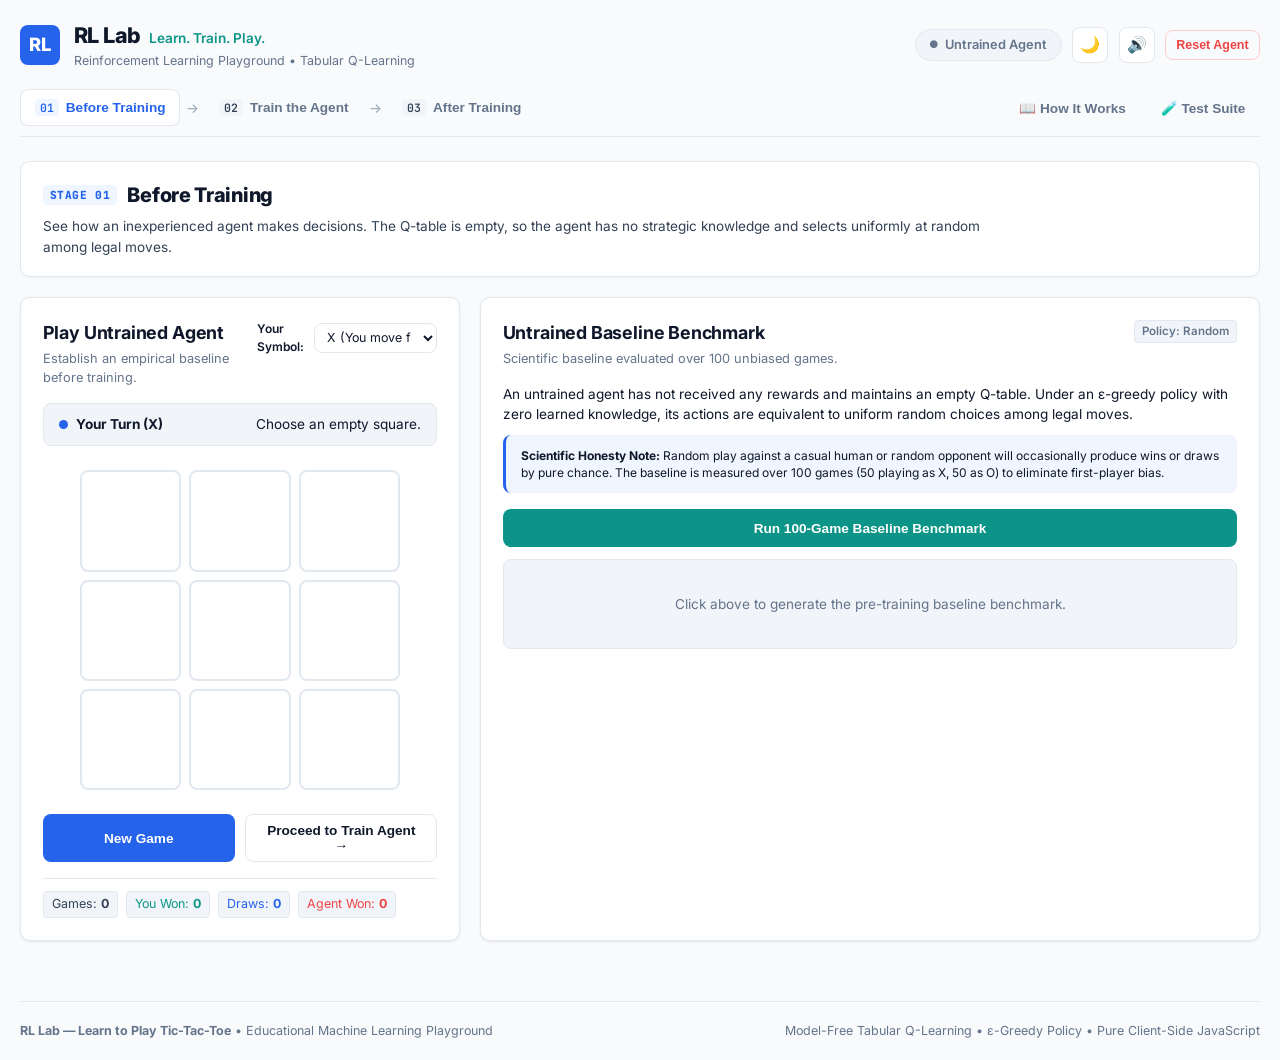
==== commit 78d2b8d3: "fix(core): real JS test execution, read-only safety, training lifecycle, and persistence fidelity - " ====
--- a/index.html
+++ b/index.html
@@ -68,7 +68,7 @@
             📖 How It Works
           </button>
           <button class="stage-tab" data-stage="stage-tests" role="tab" aria-selected="false" aria-controls="stage-tests">
-            🧪 Test Suite (28)
+            🧪 Test Suite
           </button>
         </div>
       </nav>
@@ -108,7 +108,7 @@
               </div>
             </div>
 
-            <div class="game-status-banner">
+            <div class="game-status-banner" aria-live="polite" aria-atomic="true">
               <div id="turn-indicator-s1" class="turn-indicator">
                 <span class="turn-dot user-turn"></span> Your Turn (X)
               </div>
@@ -212,8 +212,9 @@
                 <span class="text-muted text-xs">(Defines environment transition dynamics P(s'|s,a))</span>
               </label>
               <select id="select-opponent" class="form-select">
-                <option value="random" selected>Random Opponent (Standard Baseline Exploration)</option>
-                <option value="heuristic">Heuristic Opponent (Blocks Threats &amp; Takes Immediate Wins)</option>
+                <option value="balanced" selected>Balanced Curriculum (Recommended: 60% Exploration + 40% Tactical Defense)</option>
+                <option value="random">Random Opponent (Uniform Random Legal Actions)</option>
+                <option value="heuristic">Heuristic Opponent (Tactical Blocks &amp; Immediate Wins)</option>
                 <option value="self-play">Self-Play (Mirroring current learned policy)</option>
               </select>
             </div>
@@ -368,7 +369,7 @@
               </div>
             </div>
 
-            <div class="game-status-banner">
+            <div class="game-status-banner" aria-live="polite" aria-atomic="true">
               <div id="turn-indicator-s3" class="turn-indicator">
                 <span class="turn-dot user-turn"></span> Your Turn (X)
               </div>
@@ -381,7 +382,7 @@
 
             <div class="board-action-row">
               <button id="btn-restart-s3" class="btn btn-primary">New Game</button>
-              <button id="btn-toggle-explain" class="btn btn-outline">
+              <button id="btn-toggle-explain" class="btn btn-outline" aria-expanded="true" aria-controls="explainability-drawer">
                 🔍 Toggle "How the Agent Decides"
               </button>
             </div>
@@ -412,6 +413,7 @@
                 <div class="comp-header">
                   <span class="comp-badge badge-untrained">BEFORE TRAINING</span>
                   <div class="comp-sub">Untrained Policy (100 Games)</div>
+                  <div id="comp-before-opp" class="text-xs text-muted" style="margin-top: 3px;">Opponent: Random (50 as X, 50 as O)</div>
                 </div>
                 <div class="comp-stats-list">
                   <div class="comp-row">
@@ -434,6 +436,7 @@
                 <div class="comp-header">
                   <span class="comp-badge badge-trained">AFTER TRAINING</span>
                   <div class="comp-sub">Learned Policy (100 Games)</div>
+                  <div id="comp-after-opp" class="text-xs text-muted" style="margin-top: 3px;">Opponent: Random (50 as X, 50 as O)</div>
                 </div>
                 <div class="comp-stats-list">
                   <div class="comp-row">
@@ -613,17 +616,17 @@
         <div class="card">
           <div class="card-header">
             <div>
-              <h2 class="card-title">Comprehensive 28-Point Algorithmic Test Suite</h2>
-              <p class="card-subtitle">Verifies Game Engine (1-8), Q-Learning (9-18), and Integration/Usability (19-28).</p>
+              <h2 class="card-title">Comprehensive Algorithmic Test Suite</h2>
+              <p class="card-subtitle">Complete validation of Game Engine, Tabular Q-Learning Invariants, Lifecycle Safety, and Persistence.</p>
             </div>
             <div id="test-summary-badge">
-              <span class="badge badge-success">✓ 28/28 Tests Verified</span>
+              <span class="badge badge-success">Running verification...</span>
             </div>
           </div>
 
           <div style="margin-bottom: 14px; display: flex; gap: 10px; align-items: center;">
             <button id="btn-run-tests" class="btn btn-primary">
-              ▶ Run All 28 Tests
+              ▶ Run All Invariant Tests
             </button>
             <span class="text-xs text-muted">Runs synchronously in browser verifying all invariants.</span>
           </div>
--- a/css/style.css
+++ b/css/style.css
@@ -1260,3 +1260,27 @@
     min-height: 80px;
   }
 }
+
+/* Accessibility: High-contrast focus-visible keyboard navigation */
+.board-cell:focus-visible,
+.btn:focus-visible,
+.form-control:focus-visible,
+.form-select:focus-visible,
+.form-range:focus-visible,
+.stage-tab:focus-visible {
+  outline: 2px solid var(--primary);
+  outline-offset: 2px;
+}
+
+/* Accessibility: Support reduced motion preferences */
+@media (prefers-reduced-motion: reduce) {
+  *,
+  *::before,
+  *::after {
+    animation-duration: 0.01ms !important;
+    animation-iteration-count: 1 !important;
+    transition-duration: 0.01ms !important;
+    scroll-behavior: auto !important;
+  }
+}
+
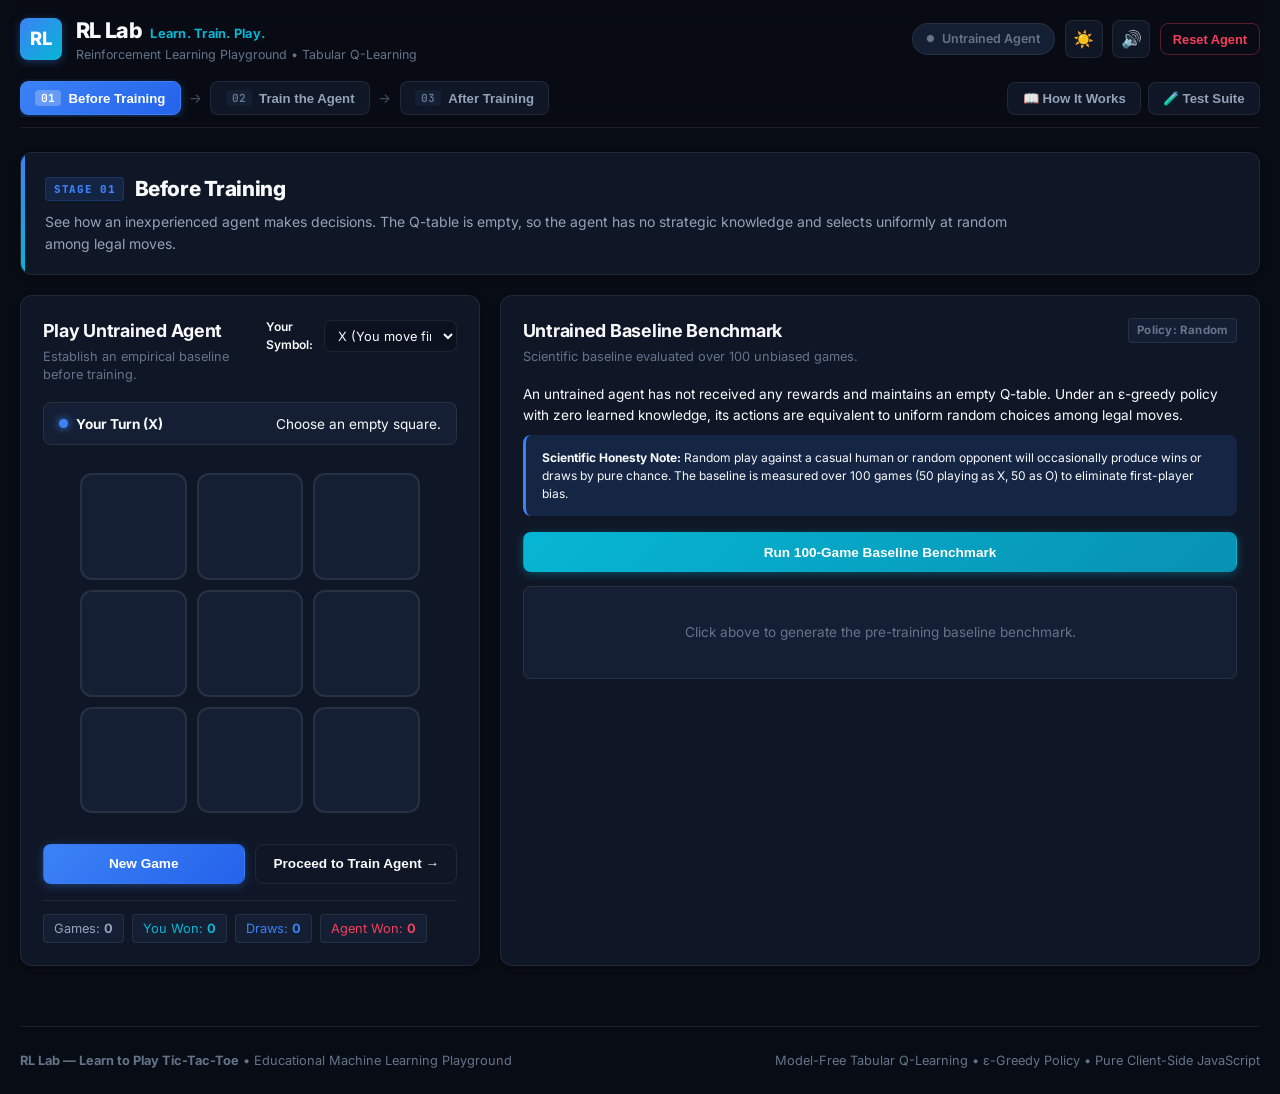
==== commit b8246c40: "feat(ui): dark-first Linear-style UI modernization, robust 3x3 DP GridWorld, and responsive mobile a" ====
--- a/index.html
+++ b/index.html
@@ -1,5 +1,5 @@
 <!DOCTYPE html>
-<html lang="en">
+<html lang="en" data-theme="dark">
 <head>
   <meta charset="UTF-8">
   <meta name="viewport" content="width=device-width, initial-scale=1.0">
@@ -597,12 +597,15 @@
             </div>
 
             <!-- Model-Based DP vs Model-Free RL -->
-            <div style="margin-top: 18px;">
-              <h3 style="font-size: 0.95rem; font-weight: 700;">Dynamic Programming (DP) vs. Q-Learning</h3>
-              <p class="text-xs text-muted" style="margin-top: 4px;">
-                <strong>Model-Based DP</strong> computes values offline using full knowledge of transition probabilities <em>P(s'|s,a)</em> and rewards without stepping in the environment.
-                <strong>Model-Free Q-Learning</strong> requires zero prior transition model, discovering optimal play directly from trial-and-error gameplay samples.
-              </p>
+            <div class="dp-comparison-container" style="margin-top: 1.5rem;">
+              <div class="dp-section-header">
+                <span class="badge badge-teal" style="margin-bottom: 6px;">THEORY COMPARISON</span>
+                <h3 style="font-size: 1.05rem; font-weight: 700; color: var(--text-main);">Dynamic Programming (DP) vs. Q-Learning</h3>
+                <p class="text-xs text-muted" style="margin-top: 6px; line-height: 1.55;">
+                  <strong>Model-Based DP:</strong> Computes state values offline via Bellman Optimality sweeps using known transition probabilities <em>P(s'|s,a)</em> and rewards <em>R(s,a)</em> without environment sampling.<br>
+                  <strong>Model-Free Q-Learning:</strong> Discovers optimal play directly from trial-and-error gameplay samples with zero prior transition model.
+                </p>
+              </div>
               <div id="dpGridContainer" style="margin-top: 12px;"></div>
             </div>
           </div>
--- a/css/style.css
+++ b/css/style.css
@@ -1,109 +1,136 @@
 /**
  * RL Lab — Learn to Play Tic-Tac-Toe
- * CSS Design System & Responsive Styles
- * Visual Style: Clean academic dashboard, white/near-white background, deep navy typography,
- * restrained blue & teal accents, subtle borders, generous whitespace, mobile-first responsive.
+ * CSS Design System & Responsive Styles (Dark-First Modernized AI/ML Aesthetic)
+ * Inspired by Linear, modern developer dashboards, and premier educational tools.
+ * Supports Dark (default) and Light themes seamlessly, full mobile responsiveness (320px - 1440px+).
  */
 
-:root {
-  /* Light Theme Palette (Default) */
+:root,
+[data-theme="dark"] {
+  /* Dark-First Palette (Default) */
+  --bg-app: #080c14;
+  --bg-header: rgba(8, 12, 20, 0.88);
+  --bg-card: #0f1626;
+  --bg-card-subtle: #141f33;
+  --bg-card-hover: #192740;
+  --bg-input: #0b111e;
+
+  --border-color: rgba(255, 255, 255, 0.08);
+  --border-subtle: rgba(255, 255, 255, 0.14);
+  --border-focus: #3b82f6;
+
+  --text-main: #f8fafc;
+  --text-secondary: #94a3b8;
+  --text-muted: #64748b;
+  --text-dim: #475569;
+
+  --primary: #3b82f6;
+  --primary-hover: #60a5fa;
+  --primary-subtle: rgba(59, 130, 246, 0.14);
+  --primary-glow: rgba(59, 130, 246, 0.35);
+
+  --teal: #06b6d4;
+  --teal-hover: #22d3ee;
+  --teal-subtle: rgba(6, 182, 212, 0.14);
+  --teal-glow: rgba(6, 182, 212, 0.35);
+
+  --success: #10b981;
+  --success-bg: rgba(16, 185, 129, 0.14);
+  --success-border: rgba(16, 185, 129, 0.35);
+  --success-glow: rgba(16, 185, 129, 0.3);
+
+  --danger: #f43f5e;
+  --danger-bg: rgba(244, 63, 94, 0.14);
+  --danger-border: rgba(244, 63, 94, 0.35);
+  --danger-glow: rgba(244, 63, 94, 0.3);
+
+  --warning: #f59e0b;
+  --warning-bg: rgba(245, 158, 11, 0.14);
+  --warning-border: rgba(245, 158, 11, 0.35);
+
+  --chart-grid: rgba(255, 255, 255, 0.07);
+  --chart-axis: #94a3b8;
+
+  --font-sans: 'Inter', -apple-system, BlinkMacSystemFont, 'Segoe UI', Roboto, sans-serif;
+  --font-mono: 'JetBrains Mono', Consolas, Monaco, monospace;
+
+  --shadow-xs: 0 1px 2px rgba(0, 0, 0, 0.3);
+  --shadow-sm: 0 2px 6px rgba(0, 0, 0, 0.35);
+  --shadow-md: 0 8px 24px -4px rgba(0, 0, 0, 0.45);
+  --shadow-glow: 0 0 20px rgba(59, 130, 246, 0.15);
+
+  --radius-xs: 4px;
+  --radius-sm: 8px;
+  --radius-md: 12px;
+  --radius-lg: 16px;
+  --radius-full: 9999px;
+
+  --transition-fast: 0.15s cubic-bezier(0.4, 0, 0.2, 1);
+  --transition-normal: 0.25s cubic-bezier(0.4, 0, 0.2, 1);
+}
+
+/* Light Theme Palette */
+[data-theme="light"] {
   --bg-app: #f8fafc;
+  --bg-header: rgba(248, 250, 252, 0.9);
   --bg-card: #ffffff;
   --bg-card-subtle: #f1f5f9;
+  --bg-card-hover: #e2e8f0;
+  --bg-input: #ffffff;
+
   --border-color: #e2e8f0;
   --border-subtle: #cbd5e1;
-  --border-focus: #3b82f6;
-
-  --text-main: #0f172a;       /* Deep navy */
-  --text-secondary: #334155;  /* Charcoal */
-  --text-muted: #64748b;      /* Slate */
+  --border-focus: #2563eb;
+
+  --text-main: #0f172a;
+  --text-secondary: #334155;
+  --text-muted: #64748b;
   --text-dim: #94a3b8;
 
-  --primary: #2563eb;         /* Academic blue */
+  --primary: #2563eb;
   --primary-hover: #1d4ed8;
   --primary-subtle: #eff6ff;
-
-  --teal: #0d9488;            /* Restrained teal */
-  --teal-hover: #0f766e;
-  --teal-subtle: #f0fdfa;
-
-  --success: #10b981;
+  --primary-glow: rgba(37, 99, 235, 0.25);
+
+  --teal: #0891b2;
+  --teal-hover: #0e7490;
+  --teal-subtle: #ecfeff;
+  --teal-glow: rgba(8, 145, 178, 0.25);
+
+  --success: #059669;
   --success-bg: #ecfdf5;
   --success-border: #a7f3d0;
-
-  --danger: #ef4444;
-  --danger-bg: #fef2f2;
-  --danger-border: #fecaca;
-
-  --warning: #f59e0b;
+  --success-glow: rgba(5, 150, 105, 0.2);
+
+  --danger: #e11d48;
+  --danger-bg: #fff1f2;
+  --danger-border: #fecdd3;
+  --danger-glow: rgba(225, 29, 72, 0.2);
+
+  --warning: #d97706;
   --warning-bg: #fffbeb;
   --warning-border: #fde68a;
 
   --chart-grid: #e2e8f0;
   --chart-axis: #64748b;
 
-  --font-sans: 'Inter', -apple-system, BlinkMacSystemFont, 'Segoe UI', Roboto, sans-serif;
-  --font-mono: 'JetBrains Mono', Consolas, Monaco, monospace;
-
   --shadow-xs: 0 1px 2px rgba(0, 0, 0, 0.04);
-  --shadow-sm: 0 1px 3px rgba(0, 0, 0, 0.05), 0 1px 2px rgba(0, 0, 0, 0.04);
-  --shadow-md: 0 4px 6px -1px rgba(0, 0, 0, 0.06), 0 2px 4px -2px rgba(0, 0, 0, 0.04);
-
-  --radius-xs: 4px;
-  --radius-sm: 8px;
-  --radius-md: 10px;
-  --radius-lg: 14px;
-  --radius-full: 9999px;
-
-  --transition-fast: 0.15s ease-in-out;
-  --transition-normal: 0.25s ease-in-out;
-}
-
-/* Dark Theme Palette */
-[data-theme="dark"] {
-  --bg-app: #0b1120;
-  --bg-card: #131d33;
-  --bg-card-subtle: #1e293b;
-  --border-color: #1e293b;
-  --border-subtle: #334155;
-  --border-focus: #60a5fa;
-
-  --text-main: #f8fafc;
-  --text-secondary: #cbd5e1;
-  --text-muted: #94a3b8;
-  --text-dim: #64748b;
-
-  --primary: #3b82f6;
-  --primary-hover: #60a5fa;
-  --primary-subtle: rgba(59, 130, 246, 0.15);
-
-  --teal: #14b8a6;
-  --teal-hover: #2dd4bf;
-  --teal-subtle: rgba(20, 184, 166, 0.15);
-
-  --success: #34d399;
-  --success-bg: rgba(16, 185, 129, 0.15);
-  --success-border: rgba(16, 185, 129, 0.3);
-
-  --danger: #f87171;
-  --danger-bg: rgba(239, 68, 68, 0.15);
-  --danger-border: rgba(239, 68, 68, 0.3);
-
-  --warning: #fbbf24;
-  --warning-bg: rgba(245, 158, 11, 0.15);
-  --warning-border: rgba(245, 158, 11, 0.3);
-
-  --chart-grid: #1e293b;
-  --chart-axis: #94a3b8;
-
-  --shadow-sm: 0 1px 3px rgba(0, 0, 0, 0.3);
-  --shadow-md: 0 4px 6px -1px rgba(0, 0, 0, 0.4);
-}
-
+  --shadow-sm: 0 2px 6px rgba(0, 0, 0, 0.06);
+  --shadow-md: 0 8px 24px -4px rgba(0, 0, 0, 0.08);
+  --shadow-glow: 0 0 20px rgba(37, 99, 235, 0.1);
+}
+
+/* Base Reset & Core Typography */
 *, *::before, *::after {
   box-sizing: border-box;
   margin: 0;
   padding: 0;
+}
+
+html {
+  font-size: 16px;
+  scroll-behavior: smooth;
+  -webkit-text-size-adjust: 100%;
 }
 
 body {
@@ -112,7 +139,9 @@
   color: var(--text-main);
   line-height: 1.5;
   -webkit-font-smoothing: antialiased;
+  -moz-osx-font-smoothing: grayscale;
   min-height: 100vh;
+  overflow-x: hidden;
   transition: background-color var(--transition-normal), color var(--transition-normal);
 }
 
@@ -121,16 +150,22 @@
   display: flex;
   flex-direction: column;
   min-height: 100vh;
-  max-width: 1320px;
+  max-width: 1340px;
   margin: 0 auto;
   padding: 0 1.25rem;
 }
 
-/* Compact Header */
+/* Modern Sticky Header */
 .app-header {
-  padding: 1.2rem 0 0.6rem 0;
+  position: sticky;
+  top: 0;
+  z-index: 100;
+  background-color: var(--bg-header);
+  backdrop-filter: blur(14px);
+  -webkit-backdrop-filter: blur(14px);
   border-bottom: 1px solid var(--border-color);
-  background-color: var(--bg-app);
+  padding: 0.85rem 0 0.65rem 0;
+  transition: border-color var(--transition-normal);
 }
 
 .header-main {
@@ -138,8 +173,8 @@
   justify-content: space-between;
   align-items: center;
   flex-wrap: wrap;
-  gap: 1rem;
-  margin-bottom: 0.85rem;
+  gap: 0.85rem;
+  margin-bottom: 0.65rem;
 }
 
 .logo-group {
@@ -149,9 +184,9 @@
 }
 
 .logo-badge {
-  width: 40px;
-  height: 40px;
-  background-color: var(--primary);
+  width: 42px;
+  height: 42px;
+  background: linear-gradient(135deg, var(--primary), var(--teal));
   color: #ffffff;
   border-radius: var(--radius-sm);
   display: flex;
@@ -159,7 +194,9 @@
   justify-content: center;
   font-weight: 800;
   font-size: 1.15rem;
+  letter-spacing: -0.02em;
   flex-shrink: 0;
+  box-shadow: 0 2px 10px var(--primary-glow);
 }
 
 .brand-row {
@@ -172,13 +209,14 @@
   font-size: 1.35rem;
   font-weight: 800;
   color: var(--text-main);
-  letter-spacing: -0.02em;
+  letter-spacing: -0.025em;
 }
 
 .brand-tagline {
-  font-size: 0.85rem;
-  font-weight: 600;
+  font-size: 0.8rem;
+  font-weight: 700;
   color: var(--teal);
+  letter-spacing: 0.02em;
 }
 
 .brand-sub {
@@ -189,18 +227,19 @@
 .header-actions {
   display: flex;
   align-items: center;
-  gap: 0.65rem;
+  gap: 0.6rem;
   flex-wrap: wrap;
 }
 
 .agent-status-pill {
   display: inline-flex;
   align-items: center;
-  gap: 6px;
+  gap: 7px;
   padding: 0.35rem 0.85rem;
-  font-size: 0.8rem;
+  font-size: 0.78rem;
   font-weight: 600;
   border-radius: var(--radius-full);
+  transition: all var(--transition-fast);
 }
 
 .status-untrained {
@@ -212,22 +251,34 @@
 .status-training {
   background-color: var(--primary-subtle);
   color: var(--primary);
-  border: 1px solid var(--border-focus);
+  border: 1px solid var(--primary);
+  box-shadow: 0 0 12px var(--primary-glow);
 }
 
 .status-trained {
   background-color: var(--success-bg);
   color: var(--success);
-  border: 1px solid var(--success-border);
+  border: 1px solid var(--success);
+  box-shadow: 0 0 12px var(--success-glow);
 }
 
 .status-dot {
-  font-size: 0.65rem;
+  font-size: 0.6rem;
+  line-height: 1;
+}
+
+.status-training .status-dot {
+  animation: pulseDot 1.2s infinite;
+}
+
+@keyframes pulseDot {
+  0%, 100% { opacity: 1; transform: scale(1); }
+  50% { opacity: 0.4; transform: scale(0.85); }
 }
 
 .btn-icon {
-  width: 36px;
-  height: 36px;
+  width: 38px;
+  height: 38px;
   display: inline-flex;
   align-items: center;
   justify-content: center;
@@ -237,12 +288,18 @@
   color: var(--text-main);
   cursor: pointer;
   transition: all var(--transition-fast);
-  font-size: 1rem;
+  font-size: 1.05rem;
+  user-select: none;
 }
 
 .btn-icon:hover {
   background-color: var(--bg-card-subtle);
   border-color: var(--border-subtle);
+  transform: translateY(-1px);
+}
+
+.btn-icon:active {
+  transform: translateY(0);
 }
 
 /* Stepper Navigation Bar */
@@ -252,15 +309,17 @@
   align-items: center;
   flex-wrap: wrap;
   gap: 0.75rem;
-  padding-top: 0.35rem;
+  padding-top: 0.25rem;
 }
 
 .workflow-stepper {
   display: flex;
   align-items: center;
-  gap: 0.35rem;
+  gap: 0.4rem;
   overflow-x: auto;
   scrollbar-width: none;
+  -webkit-overflow-scrolling: touch;
+  padding: 2px 0;
 }
 
 .workflow-stepper::-webkit-scrollbar {
@@ -271,15 +330,16 @@
   color: var(--text-dim);
   font-size: 0.85rem;
   user-select: none;
+  padding: 0 2px;
 }
 
 .stage-tab {
-  background: transparent;
-  border: 1px solid transparent;
-  padding: 0.55rem 0.85rem;
-  font-size: 0.85rem;
+  background: var(--bg-card);
+  border: 1px solid var(--border-color);
+  padding: 0.5rem 0.9rem;
+  font-size: 0.825rem;
   font-weight: 600;
-  color: var(--text-muted);
+  color: var(--text-secondary);
   cursor: pointer;
   border-radius: var(--radius-sm);
   display: inline-flex;
@@ -287,38 +347,49 @@
   gap: 0.45rem;
   transition: all var(--transition-fast);
   white-space: nowrap;
+  user-select: none;
 }
 
 .stage-tab:hover {
   color: var(--text-main);
   background-color: var(--bg-card-subtle);
+  border-color: var(--border-subtle);
 }
 
 .stage-tab.active {
-  color: var(--primary);
-  background-color: var(--bg-card);
-  border-color: var(--border-color);
-  box-shadow: var(--shadow-xs);
+  color: #ffffff;
+  background: linear-gradient(135deg, var(--primary), #2563eb);
+  border-color: var(--primary);
+  box-shadow: 0 2px 10px var(--primary-glow);
 }
 
 .step-badge {
-  font-size: 0.72rem;
+  font-size: 0.7rem;
   font-family: var(--font-mono);
-  background-color: var(--bg-card-subtle);
-  color: var(--text-secondary);
-  padding: 1px 5px;
+  font-weight: 700;
+  background-color: var(--bg-card-subtle);
+  color: var(--text-muted);
+  padding: 1px 6px;
   border-radius: var(--radius-xs);
+  transition: all var(--transition-fast);
 }
 
 .stage-tab.active .step-badge {
-  background-color: var(--primary-subtle);
-  color: var(--primary);
+  background-color: rgba(255, 255, 255, 0.25);
+  color: #ffffff;
 }
 
 .secondary-nav-group {
   display: flex;
   align-items: center;
-  gap: 0.35rem;
+  gap: 0.4rem;
+}
+
+.secondary-nav-group .stage-tab.active {
+  background: var(--bg-card-subtle);
+  color: var(--teal);
+  border-color: var(--teal);
+  box-shadow: 0 0 12px var(--teal-glow);
 }
 
 /* App Content & Panels */
@@ -333,11 +404,11 @@
 
 .stage-panel.active {
   display: block;
-  animation: panelFadeIn 0.2s ease-in-out;
+  animation: panelFadeIn 0.2s cubic-bezier(0.4, 0, 0.2, 1);
 }
 
 @keyframes panelFadeIn {
-  from { opacity: 0; transform: translateY(4px); }
+  from { opacity: 0; transform: translateY(6px); }
   to { opacity: 1; transform: translateY(0); }
 }
 
@@ -346,41 +417,54 @@
   background-color: var(--bg-card);
   border: 1px solid var(--border-color);
   border-radius: var(--radius-md);
-  padding: 1.15rem 1.35rem;
+  padding: 1.25rem 1.5rem;
   margin-bottom: 1.25rem;
-  box-shadow: var(--shadow-xs);
+  box-shadow: var(--shadow-sm);
+  position: relative;
+  overflow: hidden;
+}
+
+.stage-banner::before {
+  content: '';
+  position: absolute;
+  top: 0;
+  left: 0;
+  width: 4px;
+  height: 100%;
+  background: linear-gradient(180deg, var(--primary), var(--teal));
 }
 
 .stage-banner-header {
   display: flex;
   align-items: center;
   gap: 0.65rem;
-  margin-bottom: 0.35rem;
+  margin-bottom: 0.4rem;
 }
 
 .stage-tag {
-  font-size: 0.7rem;
+  font-size: 0.68rem;
   font-weight: 800;
-  letter-spacing: 0.05em;
+  letter-spacing: 0.06em;
   background-color: var(--primary-subtle);
   color: var(--primary);
-  padding: 2px 7px;
+  padding: 3px 8px;
   border-radius: var(--radius-xs);
   font-family: var(--font-mono);
+  border: 1px solid rgba(59, 130, 246, 0.2);
 }
 
 .stage-title {
-  font-size: 1.25rem;
+  font-size: 1.3rem;
   font-weight: 800;
   color: var(--text-main);
-  letter-spacing: -0.015em;
+  letter-spacing: -0.02em;
 }
 
 .stage-desc {
-  font-size: 0.85rem;
+  font-size: 0.875rem;
   color: var(--text-secondary);
   line-height: 1.55;
-  max-width: 960px;
+  max-width: 980px;
 }
 
 /* Stage Grids */
@@ -390,9 +474,9 @@
   gap: 1.25rem;
 }
 
-@media (min-width: 940px) {
+@media (min-width: 960px) {
   .stage-grid {
-    grid-template-columns: 440px 1fr;
+    grid-template-columns: 460px 1fr;
   }
 }
 
@@ -416,13 +500,18 @@
   box-shadow: var(--shadow-sm);
   padding: 1.35rem;
   margin-bottom: 1.25rem;
+  transition: border-color var(--transition-fast), box-shadow var(--transition-fast);
+}
+
+.card:hover {
+  border-color: var(--border-subtle);
 }
 
 .card-header {
   display: flex;
   justify-content: space-between;
   align-items: flex-start;
-  margin-bottom: 1rem;
+  margin-bottom: 1.15rem;
   gap: 0.75rem;
 }
 
@@ -430,13 +519,14 @@
   font-size: 1.12rem;
   font-weight: 700;
   color: var(--text-main);
-  letter-spacing: -0.01em;
+  letter-spacing: -0.015em;
 }
 
 .card-subtitle {
   font-size: 0.8rem;
   color: var(--text-muted);
-  margin-top: 2px;
+  margin-top: 3px;
+  line-height: 1.4;
 }
 
 .role-selector-wrap {
@@ -456,6 +546,7 @@
   justify-content: space-between;
   align-items: center;
   font-size: 0.85rem;
+  gap: 0.75rem;
 }
 
 .turn-indicator {
@@ -463,6 +554,7 @@
   align-items: center;
   gap: 0.5rem;
   font-weight: 700;
+  white-space: nowrap;
 }
 
 .turn-dot {
@@ -470,53 +562,65 @@
   height: 9px;
   border-radius: 50%;
   display: inline-block;
+  box-shadow: 0 0 8px currentColor;
 }
 
 .user-turn {
   background-color: var(--primary);
+  color: var(--primary);
 }
 
 .agent-turn {
   background-color: var(--teal);
-}
-
-/* 3x3 Board */
+  color: var(--teal);
+}
+
+/* 3x3 Tic-Tac-Toe Board */
 .board-container {
   display: flex;
   justify-content: center;
-  padding: 0.5rem 0;
+  align-items: center;
+  padding: 0.75rem 0;
   width: 100%;
 }
 
 .tic-tac-toe-board {
   display: grid;
-  grid-template-columns: repeat(3, 1fr);
-  grid-gap: 8px;
+  grid-template-columns: repeat(3, minmax(0, 1fr));
+  gap: 10px;
   width: 100%;
-  max-width: 320px;
+  max-width: min(340px, 84vw);
   aspect-ratio: 1 / 1;
+  margin: 0 auto;
 }
 
 .board-cell {
-  background-color: var(--bg-card);
+  background-color: var(--bg-card-subtle);
   border: 2px solid var(--border-color);
-  border-radius: var(--radius-sm);
+  border-radius: 12px;
   display: flex;
   flex-direction: column;
   align-items: center;
   justify-content: center;
-  font-size: 2.6rem;
+  font-size: clamp(2.2rem, 8vw, 3rem);
   font-weight: 800;
   cursor: pointer;
   position: relative;
   user-select: none;
-  transition: all var(--transition-fast);
-  min-height: 90px;
+  aspect-ratio: 1 / 1;
+  min-height: 0;
+  transition: transform 0.12s ease, border-color var(--transition-fast), background-color var(--transition-fast), box-shadow var(--transition-fast);
 }
 
 .board-cell:hover:not(.marked-x):not(.marked-o) {
   border-color: var(--teal);
   background-color: var(--teal-subtle);
+  box-shadow: 0 0 16px var(--teal-glow);
+  transform: translateY(-2px);
+}
+
+.board-cell:active:not(.marked-x):not(.marked-o) {
+  transform: scale(0.95);
 }
 
 .board-cell:focus-visible {
@@ -526,11 +630,13 @@
 
 .marked-x {
   color: var(--primary);
+  text-shadow: 0 0 16px var(--primary-glow);
   cursor: default;
 }
 
 .marked-o {
   color: var(--teal);
+  text-shadow: 0 0 16px var(--teal-glow);
   cursor: default;
 }
 
@@ -538,24 +644,38 @@
   background-color: var(--success-bg) !important;
   border-color: var(--success) !important;
   color: var(--success) !important;
+  box-shadow: 0 0 20px var(--success-glow) !important;
+  animation: winGlow 1.4s infinite alternate;
+}
+
+@keyframes winGlow {
+  0% { transform: scale(1); filter: brightness(1); }
+  100% { transform: scale(1.02); filter: brightness(1.2); }
 }
 
 .cell-q-badge {
   position: absolute;
-  bottom: 4px;
-  right: 4px;
-  font-size: 0.68rem;
+  bottom: 5px;
+  right: 5px;
+  font-size: 0.65rem;
   font-family: var(--font-mono);
-  background-color: var(--bg-card-subtle);
-  border: 1px solid var(--border-color);
-  padding: 1px 4px;
-  border-radius: 3px;
+  background-color: rgba(9, 13, 22, 0.85);
+  backdrop-filter: blur(4px);
+  border: 1px solid var(--border-color);
+  padding: 2px 5px;
+  border-radius: 4px;
   color: var(--text-muted);
   pointer-events: none;
-  line-height: 1.2;
+  line-height: 1.1;
+  font-weight: 600;
   display: flex;
   align-items: center;
   gap: 2px;
+}
+
+[data-theme="light"] .cell-q-badge {
+  background-color: rgba(255, 255, 255, 0.9);
+  color: var(--text-secondary);
 }
 
 .cell-q-greedy {
@@ -563,12 +683,13 @@
   border-color: var(--teal);
   color: var(--teal);
   font-weight: 700;
+  box-shadow: 0 0 8px var(--teal-glow);
 }
 
 .board-action-row {
   display: flex;
   gap: 0.65rem;
-  margin-top: 1rem;
+  margin-top: 1.15rem;
   width: 100%;
 }
 
@@ -581,13 +702,13 @@
   gap: 0.5rem;
   flex-wrap: wrap;
   margin-top: 1rem;
-  padding-top: 0.75rem;
+  padding-top: 0.85rem;
   border-top: 1px solid var(--border-color);
-  font-size: 0.78rem;
+  font-size: 0.8rem;
 }
 
 .stat-pill {
-  padding: 3px 8px;
+  padding: 4px 10px;
   background-color: var(--bg-card-subtle);
   border: 1px solid var(--border-color);
   border-radius: var(--radius-xs);
@@ -600,11 +721,11 @@
 
 /* Benchmark Results Box */
 .benchmark-results-box {
-  margin-top: 12px;
+  margin-top: 14px;
   background-color: var(--bg-card-subtle);
   border: 1px solid var(--border-color);
   border-radius: var(--radius-sm);
-  padding: 0.85rem;
+  padding: 0.95rem;
 }
 
 .bench-chips-row {
@@ -615,9 +736,9 @@
 }
 
 .bench-chip {
-  padding: 4px 8px;
+  padding: 5px 10px;
   border-radius: var(--radius-xs);
-  font-size: 0.8rem;
+  font-size: 0.825rem;
   font-weight: 600;
 }
 
@@ -657,7 +778,7 @@
   margin-top: 1rem;
 }
 
-@media (min-width: 600px) {
+@media (min-width: 620px) {
   .hyperparams-grid {
     grid-template-columns: repeat(3, 1fr);
   }
@@ -667,14 +788,19 @@
   background-color: var(--bg-card-subtle);
   border: 1px solid var(--border-color);
   border-radius: var(--radius-sm);
-  padding: 0.85rem;
+  padding: 0.95rem;
+  transition: border-color var(--transition-fast);
+}
+
+.hyperparam-card:hover {
+  border-color: var(--border-subtle);
 }
 
 .hyperparam-header {
   display: flex;
   justify-content: space-between;
   align-items: center;
-  margin-bottom: 0.4rem;
+  margin-bottom: 0.5rem;
   font-size: 0.825rem;
 }
 
@@ -688,7 +814,7 @@
   font-weight: 700;
   color: var(--primary);
   background-color: var(--bg-card);
-  padding: 1px 6px;
+  padding: 2px 7px;
   border-radius: var(--radius-xs);
   border: 1px solid var(--border-color);
   font-size: 0.8rem;
@@ -697,27 +823,34 @@
 .param-desc {
   font-size: 0.72rem;
   color: var(--text-muted);
-  margin-top: 0.35rem;
-  line-height: 1.35;
+  margin-top: 0.45rem;
+  line-height: 1.4;
 }
 
 .decay-toggle-wrap {
-  margin-top: 0.85rem;
-  font-size: 0.8rem;
+  margin-top: 0.95rem;
+  font-size: 0.825rem;
 }
 
 .checkbox-label {
   display: inline-flex;
   align-items: center;
-  gap: 0.5rem;
+  gap: 0.55rem;
   cursor: pointer;
   color: var(--text-secondary);
+  user-select: none;
+}
+
+.checkbox-label input[type="checkbox"] {
+  accent-color: var(--primary);
+  width: 17px;
+  height: 17px;
 }
 
 .training-btn-bar {
   display: flex;
   gap: 0.75rem;
-  margin-top: 1.25rem;
+  margin-top: 1.35rem;
 }
 
 .training-btn-bar .btn {
@@ -730,7 +863,7 @@
 
 .progress-bar-bg {
   width: 100%;
-  height: 7px;
+  height: 8px;
   background-color: var(--bg-card-subtle);
   border-radius: var(--radius-full);
   overflow: hidden;
@@ -739,15 +872,16 @@
 
 .progress-bar-fill {
   height: 100%;
-  background-color: var(--primary);
+  background: linear-gradient(90deg, var(--primary), var(--teal));
   border-radius: var(--radius-full);
   transition: width 0.15s ease-out;
+  box-shadow: 0 0 10px var(--teal-glow);
 }
 
 .progress-meta {
   font-size: 0.78rem;
   color: var(--text-muted);
-  margin-top: 0.35rem;
+  margin-top: 0.45rem;
   text-align: right;
   font-family: var(--font-mono);
 }
@@ -770,20 +904,20 @@
   background-color: var(--bg-card-subtle);
   border: 1px solid var(--border-color);
   border-radius: var(--radius-sm);
-  padding: 0.65rem;
+  padding: 0.75rem;
 }
 
 .kpi-mini-label {
   font-size: 0.68rem;
   text-transform: uppercase;
   font-weight: 700;
-  letter-spacing: 0.04em;
+  letter-spacing: 0.05em;
   color: var(--text-muted);
 }
 
 .kpi-mini-val {
-  font-size: 1.15rem;
-  font-weight: 700;
+  font-size: 1.2rem;
+  font-weight: 800;
   color: var(--text-main);
   margin-top: 2px;
 }
@@ -791,8 +925,13 @@
 .chart-canvas-wrapper {
   position: relative;
   width: 100%;
-  height: 260px;
+  height: 270px;
   margin: 0.5rem 0;
+  background-color: var(--bg-card-subtle);
+  border: 1px solid var(--border-color);
+  border-radius: var(--radius-sm);
+  padding: 8px;
+  overflow: hidden;
 }
 
 #learningCurveChart {
@@ -803,24 +942,26 @@
 
 .chart-legend-row {
   display: flex;
-  gap: 1rem;
-  font-size: 0.78rem;
+  gap: 1.25rem;
+  font-size: 0.8rem;
   color: var(--text-muted);
   justify-content: center;
-  margin-top: 0.35rem;
+  margin-top: 0.65rem;
+  flex-wrap: wrap;
 }
 
 .legend-chip {
   display: inline-flex;
   align-items: center;
-  gap: 5px;
+  gap: 6px;
 }
 
 .legend-color-dot {
-  width: 8px;
-  height: 8px;
+  width: 9px;
+  height: 9px;
   border-radius: 50%;
   display: inline-block;
+  box-shadow: 0 0 6px currentColor;
 }
 
 .card-footer-action {
@@ -847,49 +988,52 @@
   background-color: var(--bg-card-subtle);
   border: 1px solid var(--border-color);
   border-radius: var(--radius-sm);
-  padding: 0.95rem;
+  padding: 1rem;
 }
 
 .comp-header {
-  margin-bottom: 0.65rem;
+  margin-bottom: 0.75rem;
 }
 
 .comp-badge {
   font-size: 0.68rem;
   font-weight: 800;
-  padding: 2px 6px;
+  padding: 3px 8px;
   border-radius: var(--radius-xs);
-  letter-spacing: 0.04em;
+  letter-spacing: 0.05em;
 }
 
 .badge-untrained {
-  background-color: var(--border-color);
+  background-color: var(--bg-card);
   color: var(--text-secondary);
+  border: 1px solid var(--border-color);
 }
 
 .badge-trained {
   background-color: var(--teal-subtle);
   color: var(--teal);
   border: 1px solid var(--teal);
+  box-shadow: 0 0 10px var(--teal-glow);
 }
 
 .comp-sub {
-  font-size: 0.72rem;
+  font-size: 0.75rem;
   color: var(--text-muted);
-  margin-top: 3px;
+  margin-top: 4px;
 }
 
 .comp-stats-list {
   display: flex;
   flex-direction: column;
-  gap: 0.35rem;
-  font-size: 0.825rem;
+  gap: 0.45rem;
+  font-size: 0.85rem;
 }
 
 .comp-row {
   display: flex;
   justify-content: space-between;
   align-items: center;
+  padding: 2px 0;
 }
 
 /* Explainability Drawer */
@@ -901,7 +1045,7 @@
   font-family: var(--font-mono);
   font-size: 0.8rem;
   background-color: var(--bg-card-subtle);
-  padding: 3px 8px;
+  padding: 3px 9px;
   border-radius: var(--radius-xs);
   border: 1px solid var(--border-color);
   color: var(--primary);
@@ -912,48 +1056,52 @@
   background-color: var(--bg-card-subtle);
   border: 1px solid var(--border-color);
   border-radius: var(--radius-sm);
-  padding: 0.75rem 1rem;
-  font-size: 0.825rem;
+  padding: 0.85rem 1.1rem;
+  font-size: 0.85rem;
+  line-height: 1.5;
 }
 
 /* Theory & Worked Example */
 .theory-content {
-  font-size: 0.85rem;
-  line-height: 1.6;
+  font-size: 0.875rem;
+  line-height: 1.65;
 }
 
 .theory-content h3 {
-  font-size: 0.95rem;
+  font-size: 1rem;
   font-weight: 700;
-  margin-bottom: 0.35rem;
+  margin-bottom: 0.45rem;
+  color: var(--text-main);
 }
 
 .math-callout {
   background-color: var(--bg-card-subtle);
   border: 1px solid var(--border-color);
+  border-left: 3px solid var(--primary);
   border-radius: var(--radius-sm);
-  padding: 0.85rem;
-  font-size: 0.9rem;
+  padding: 0.95rem;
+  font-size: 0.92rem;
   font-weight: 600;
   text-align: center;
-  margin: 0.65rem 0;
+  margin: 0.85rem 0;
   color: var(--text-main);
+  overflow-x: auto;
 }
 
 .theory-list {
-  padding-left: 1.2rem;
-  margin-top: 0.5rem;
+  padding-left: 1.25rem;
+  margin-top: 0.65rem;
 }
 
 .theory-list li {
-  margin-bottom: 0.35rem;
+  margin-bottom: 0.45rem;
 }
 
 .worked-form-grid {
   display: grid;
   grid-template-columns: repeat(2, 1fr);
-  gap: 0.65rem;
-  margin-bottom: 1rem;
+  gap: 0.75rem;
+  margin-bottom: 1.15rem;
 }
 
 @media (min-width: 550px) {
@@ -965,35 +1113,258 @@
 .calc-step-by-step {
   display: flex;
   flex-direction: column;
-  gap: 0.5rem;
+  gap: 0.6rem;
 }
 
 .calc-step {
   background-color: var(--bg-card-subtle);
   border: 1px solid var(--border-color);
   border-radius: var(--radius-sm);
-  padding: 0.65rem 0.85rem;
-  font-size: 0.825rem;
+  padding: 0.75rem 0.95rem;
+  font-size: 0.85rem;
   display: flex;
   flex-direction: column;
-  gap: 2px;
+  gap: 3px;
 }
 
 .highlight-step {
   background-color: var(--teal-subtle);
   border-color: var(--teal);
+  box-shadow: 0 0 14px var(--teal-glow);
 }
 
 .step-num {
-  font-size: 0.7rem;
+  font-size: 0.72rem;
   font-weight: 700;
   text-transform: uppercase;
   color: var(--teal);
+  letter-spacing: 0.04em;
 }
 
 .step-math {
   font-family: var(--font-mono);
-  font-size: 0.85rem;
+  font-size: 0.88rem;
+}
+
+/* ========================================================= */
+/* DYNAMIC PROGRAMMING GRIDWORLD VISUALIZER (ENHANCED)       */
+/* ========================================================= */
+.dp-comparison-container {
+  border-top: 1px solid var(--border-color);
+  padding-top: 1.25rem;
+}
+
+.dp-section-header {
+  margin-bottom: 0.85rem;
+}
+
+.dp-visualizer-wrapper {
+  background-color: var(--bg-card);
+  border: 1px solid var(--border-color);
+  border-radius: var(--radius-md);
+  padding: 1.25rem;
+  margin-top: 0.75rem;
+  box-shadow: var(--shadow-sm);
+  transition: all var(--transition-normal);
+}
+
+.dp-header-bar {
+  display: flex;
+  justify-content: space-between;
+  align-items: center;
+  flex-wrap: wrap;
+  gap: 0.85rem;
+  margin-bottom: 1.25rem;
+  padding-bottom: 0.85rem;
+  border-bottom: 1px solid var(--border-color);
+}
+
+.dp-header-info {
+  display: flex;
+  flex-direction: column;
+  gap: 3px;
+}
+
+.dp-header-title {
+  font-weight: 700;
+  font-size: 0.95rem;
+  color: var(--text-main);
+  letter-spacing: -0.01em;
+}
+
+.dp-header-sub {
+  font-size: 0.825rem;
+  color: var(--text-muted);
+}
+
+.dp-actions-row {
+  display: flex;
+  gap: 0.5rem;
+  flex-wrap: wrap;
+  align-items: center;
+}
+
+/* The 3x3 Grid Board: Strict 3 columns across ALL screen sizes */
+.dp-grid-board {
+  display: grid;
+  grid-template-columns: repeat(3, minmax(0, 1fr));
+  gap: 12px;
+  width: 100%;
+  max-width: 480px;
+  margin: 0 auto;
+}
+
+/* Each GridWorld Cell */
+.dp-cell {
+  background-color: var(--bg-card-subtle);
+  border: 1px solid var(--border-color);
+  border-radius: 10px;
+  padding: 0.75rem 0.65rem;
+  display: flex;
+  flex-direction: column;
+  justify-content: space-between;
+  min-height: 105px;
+  position: relative;
+  transition: transform var(--transition-fast), box-shadow var(--transition-fast), border-color var(--transition-fast);
+  overflow: hidden;
+}
+
+.dp-cell:hover {
+  transform: translateY(-2px);
+  box-shadow: var(--shadow-sm);
+  border-color: var(--border-focus);
+}
+
+.dp-cell-start {
+  border-color: rgba(59, 130, 246, 0.4);
+  background: linear-gradient(145deg, rgba(59, 130, 246, 0.12), var(--bg-card-subtle));
+}
+
+.dp-cell-goal {
+  background: linear-gradient(145deg, rgba(16, 185, 129, 0.18), var(--bg-card-subtle)) !important;
+  border: 2px solid var(--success) !important;
+  box-shadow: 0 0 14px var(--success-glow);
+}
+
+.dp-cell-hazard {
+  background: linear-gradient(145deg, rgba(244, 63, 94, 0.18), var(--bg-card-subtle)) !important;
+  border: 2px solid var(--danger) !important;
+  box-shadow: 0 0 14px var(--danger-glow);
+}
+
+.dp-cell-header {
+  display: flex;
+  justify-content: space-between;
+  align-items: center;
+  gap: 4px;
+  margin-bottom: 0.25rem;
+}
+
+.dp-cell-coord {
+  font-family: var(--font-mono);
+  font-size: 0.72rem;
+  font-weight: 700;
+  color: var(--text-muted);
+}
+
+.dp-tag {
+  font-size: 0.65rem;
+  font-weight: 800;
+  padding: 2px 6px;
+  border-radius: 4px;
+  letter-spacing: 0.03em;
+  text-transform: uppercase;
+  white-space: nowrap;
+}
+
+.start-tag {
+  background-color: var(--primary-subtle);
+  color: var(--primary);
+  border: 1px solid var(--primary);
+}
+
+.goal-tag {
+  background-color: var(--success-bg);
+  color: var(--success);
+  border: 1px solid var(--success);
+}
+
+.hazard-tag {
+  background-color: var(--danger-bg);
+  color: var(--danger);
+  border: 1px solid var(--danger);
+}
+
+.dp-cell-value {
+  font-family: var(--font-mono);
+  font-size: 1.05rem;
+  font-weight: 800;
+  color: var(--text-main);
+  margin: 0.25rem 0;
+  display: flex;
+  align-items: baseline;
+  gap: 4px;
+}
+
+.dp-val-label {
+  font-size: 0.75rem;
+  color: var(--text-muted);
+  font-weight: 600;
+}
+
+.dp-val-num {
+  font-weight: 800;
+}
+
+.dp-val-pos .dp-val-num {
+  color: var(--teal);
+}
+
+.dp-val-neg .dp-val-num {
+  color: var(--danger);
+}
+
+.dp-cell-policy {
+  font-size: 0.75rem;
+  color: var(--text-secondary);
+  display: flex;
+  align-items: center;
+  justify-content: space-between;
+  border-top: 1px dashed var(--border-color);
+  padding-top: 0.35rem;
+  margin-top: 0.2rem;
+}
+
+.dp-policy-label {
+  font-size: 0.68rem;
+  color: var(--text-muted);
+  font-weight: 700;
+  text-transform: uppercase;
+  letter-spacing: 0.03em;
+}
+
+.dp-policy-arrow {
+  display: inline-flex;
+  align-items: center;
+  justify-content: center;
+  width: 26px;
+  height: 26px;
+  border-radius: 6px;
+  background-color: var(--teal-subtle);
+  color: var(--teal);
+  font-size: 1.15rem;
+  font-weight: 900;
+  line-height: 1;
+  border: 1px solid var(--teal);
+  box-shadow: 0 0 6px var(--teal-glow);
+}
+
+.dp-terminal-arrow {
+  background: transparent !important;
+  border: none !important;
+  box-shadow: none !important;
+  color: var(--text-muted) !important;
+  font-size: 0.95rem;
 }
 
 /* Test Suite Output */
@@ -1038,36 +1409,46 @@
 .table-responsive {
   overflow-x: auto;
   -webkit-overflow-scrolling: touch;
+  border-radius: var(--radius-sm);
+  border: 1px solid var(--border-color);
 }
 
 .data-table {
   width: 100%;
   border-collapse: collapse;
-  font-size: 0.8rem;
+  font-size: 0.825rem;
   text-align: left;
 }
 
 .data-table th {
   background-color: var(--bg-card-subtle);
   color: var(--text-muted);
-  font-weight: 600;
-  padding: 0.6rem 0.75rem;
+  font-weight: 700;
+  text-transform: uppercase;
+  font-size: 0.72rem;
+  letter-spacing: 0.04em;
+  padding: 0.7rem 0.85rem;
   border-bottom: 1px solid var(--border-color);
 }
 
 .data-table td {
-  padding: 0.6rem 0.75rem;
+  padding: 0.7rem 0.85rem;
   border-bottom: 1px solid var(--border-color);
   color: var(--text-main);
 }
 
+.data-table tr:last-child td {
+  border-bottom: none;
+}
+
 .row-greedy {
   background-color: var(--teal-subtle);
+  border-left: 3px solid var(--teal);
 }
 
 /* Forms & UI Controls */
 .form-group {
-  margin-bottom: 0.85rem;
+  margin-bottom: 0.95rem;
 }
 
 .form-label {
@@ -1081,28 +1462,29 @@
 .form-control,
 .form-select {
   width: 100%;
-  padding: 0.5rem 0.75rem;
-  font-size: 0.85rem;
+  padding: 0.55rem 0.8rem;
+  font-size: 0.875rem;
   font-family: var(--font-sans);
   color: var(--text-main);
-  background-color: var(--bg-card);
+  background-color: var(--bg-input);
   border: 1px solid var(--border-color);
   border-radius: var(--radius-sm);
   transition: all var(--transition-fast);
-  min-height: 38px;
+  min-height: 40px;
 }
 
 .form-select-sm,
 .form-control-sm {
-  padding: 0.25rem 0.5rem;
-  font-size: 0.78rem;
-  min-height: 30px;
+  padding: 0.3rem 0.6rem;
+  font-size: 0.8rem;
+  min-height: 32px;
 }
 
 .form-control:focus,
 .form-select:focus {
   outline: none;
   border-color: var(--border-focus);
+  box-shadow: 0 0 0 3px var(--primary-subtle);
 }
 
 .form-range {
@@ -1121,43 +1503,58 @@
   justify-content: center;
   font-weight: 600;
   font-size: 0.85rem;
-  padding: 0.5rem 0.95rem;
+  padding: 0.55rem 1rem;
   border-radius: var(--radius-sm);
   border: 1px solid transparent;
   cursor: pointer;
   transition: all var(--transition-fast);
-  min-height: 38px;
+  min-height: 40px;
   text-decoration: none;
+  user-select: none;
 }
 
 .btn-sm {
-  padding: 0.25rem 0.65rem;
-  font-size: 0.78rem;
-  min-height: 30px;
+  padding: 0.3rem 0.75rem;
+  font-size: 0.8rem;
+  min-height: 32px;
 }
 
 .btn-lg {
-  padding: 0.65rem 1.25rem;
-  font-size: 0.925rem;
+  padding: 0.75rem 1.4rem;
+  font-size: 0.95rem;
   min-height: 44px;
 }
 
 .btn-primary {
-  background-color: var(--primary);
+  background: linear-gradient(135deg, var(--primary), #2563eb);
   color: #ffffff;
+  box-shadow: 0 2px 10px var(--primary-glow);
 }
 
 .btn-primary:hover:not(:disabled) {
-  background-color: var(--primary-hover);
+  background: linear-gradient(135deg, #2563eb, #1d4ed8);
+  transform: translateY(-1px);
+  box-shadow: 0 4px 14px var(--primary-glow);
+}
+
+.btn-primary:active:not(:disabled) {
+  transform: translateY(0);
 }
 
 .btn-teal {
-  background-color: var(--teal);
+  background: linear-gradient(135deg, var(--teal), #0891b2);
   color: #ffffff;
+  box-shadow: 0 2px 10px var(--teal-glow);
 }
 
 .btn-teal:hover:not(:disabled) {
-  background-color: var(--teal-hover);
+  background: linear-gradient(135deg, #0891b2, #0e7490);
+  transform: translateY(-1px);
+  box-shadow: 0 4px 14px var(--teal-glow);
+}
+
+.btn-teal:active:not(:disabled) {
+  transform: translateY(0);
 }
 
 .btn-outline {
@@ -1168,6 +1565,19 @@
 
 .btn-outline:hover:not(:disabled) {
   background-color: var(--bg-card-subtle);
+  border-color: var(--border-subtle);
+  transform: translateY(-1px);
+}
+
+.btn-secondary {
+  background-color: var(--bg-card-subtle);
+  border-color: var(--border-color);
+  color: var(--text-main);
+}
+
+.btn-secondary:hover:not(:disabled) {
+  background-color: var(--border-color);
+  transform: translateY(-1px);
 }
 
 .btn-outline-danger {
@@ -1178,6 +1588,8 @@
 
 .btn-outline-danger:hover:not(:disabled) {
   background-color: var(--danger-bg);
+  border-color: var(--danger);
+  transform: translateY(-1px);
 }
 
 .btn-block {
@@ -1187,28 +1599,32 @@
 .btn:disabled {
   opacity: 0.55;
   cursor: not-allowed;
+  transform: none !important;
+  box-shadow: none !important;
 }
 
 /* Badges & Alerts */
 .badge {
   display: inline-flex;
   align-items: center;
-  padding: 2px 7px;
+  padding: 3px 8px;
   border-radius: var(--radius-xs);
   font-size: 0.72rem;
-  font-weight: 600;
+  font-weight: 700;
+  letter-spacing: 0.02em;
 }
 
 .badge-success { background-color: var(--success-bg); color: var(--success); border: 1px solid var(--success-border); }
 .badge-danger { background-color: var(--danger-bg); color: var(--danger); border: 1px solid var(--danger-border); }
 .badge-secondary { background-color: var(--bg-card-subtle); color: var(--text-muted); border: 1px solid var(--border-color); }
 .badge-teal { background-color: var(--teal-subtle); color: var(--teal); border: 1px solid var(--teal); }
+.badge-primary { background-color: var(--primary-subtle); color: var(--primary); border: 1px solid var(--primary); }
 
 .alert {
-  padding: 0.75rem 0.95rem;
+  padding: 0.85rem 1rem;
   border-radius: var(--radius-sm);
-  margin-top: 0.65rem;
-  line-height: 1.45;
+  margin-top: 0.75rem;
+  line-height: 1.5;
 }
 
 .alert-info {
@@ -1220,9 +1636,9 @@
 /* Footer */
 .app-footer {
   border-top: 1px solid var(--border-color);
-  padding: 1.25rem 0;
+  padding: 1.5rem 0;
   margin-top: auto;
-  font-size: 0.78rem;
+  font-size: 0.8rem;
   color: var(--text-muted);
 }
 
@@ -1231,7 +1647,7 @@
   justify-content: space-between;
   align-items: center;
   flex-wrap: wrap;
-  gap: 0.5rem;
+  gap: 0.75rem;
 }
 
 /* Utilities */
@@ -1245,19 +1661,311 @@
 .font-semibold { font-weight: 600; }
 .text-center { text-align: center; }
 
-/* Responsive adjustments */
+/* ========================================================= */
+/* COMPREHENSIVE RESPONSIVE DESIGN (DEVICE-FRIENDLY)        */
+/* Covers 320px, 360px, 375px, 390px, 430px, 768px, 1024px, 1440px */
+/* ========================================================= */
+
+/* Large Tablets & Medium Desktops (under 1024px) */
+@media (max-width: 1024px) {
+  .app-container {
+    padding: 0 1rem;
+  }
+
+  .stage-grid {
+    grid-template-columns: 1fr;
+  }
+}
+
+/* Medium Tablets & Phablets (under 768px) */
+@media (max-width: 768px) {
+  .header-main {
+    flex-direction: column;
+    align-items: flex-start;
+    gap: 0.75rem;
+  }
+
+  .header-actions {
+    width: 100%;
+    justify-content: space-between;
+  }
+
+  .nav-bar {
+    flex-direction: column;
+    align-items: stretch;
+    gap: 0.65rem;
+  }
+
+  .workflow-stepper {
+    width: 100%;
+    justify-content: flex-start;
+    padding-bottom: 4px;
+    -webkit-overflow-scrolling: touch;
+  }
+
+  .secondary-nav-group {
+    width: 100%;
+    justify-content: flex-start;
+    overflow-x: auto;
+    -webkit-overflow-scrolling: touch;
+  }
+
+  .theory-layout-grid {
+    grid-template-columns: 1fr;
+  }
+
+  .card {
+    padding: 1.15rem 1rem;
+  }
+
+  .hyperparams-grid {
+    grid-template-columns: 1fr;
+  }
+
+  .live-kpi-row {
+    grid-template-columns: repeat(2, 1fr);
+  }
+
+  /* Ensure touch targets meet 44px minimum */
+  .btn, .form-control, .form-select {
+    min-height: 44px;
+  }
+
+  .btn-icon {
+    width: 42px;
+    height: 42px;
+  }
+}
+
+/* Standard Mobile Devices (under 640px) */
 @media (max-width: 640px) {
   .app-container {
     padding: 0 0.75rem;
   }
 
+  .brand-title {
+    font-size: 1.2rem;
+  }
+
+  .brand-tagline {
+    font-size: 0.75rem;
+  }
+
+  .logo-badge {
+    width: 38px;
+    height: 38px;
+    font-size: 1.05rem;
+  }
+
+  .stage-banner {
+    padding: 1rem 1.1rem;
+  }
+
+  .stage-title {
+    font-size: 1.15rem;
+  }
+
+  .stage-desc {
+    font-size: 0.825rem;
+  }
+
   .tic-tac-toe-board {
-    max-width: 280px;
+    max-width: 290px;
+    gap: 8px;
   }
 
   .board-cell {
-    font-size: 2.2rem;
+    font-size: 2.3rem;
+  }
+
+  .cell-q-badge {
+    font-size: 0.6rem;
+    padding: 1px 4px;
+    bottom: 3px;
+    right: 3px;
+  }
+
+  .comparison-grid {
+    grid-template-columns: 1fr;
+  }
+
+  .dp-grid-board {
+    max-width: 100%;
+    gap: 8px;
+  }
+
+  .dp-cell {
+    padding: 0.6rem 0.45rem;
+    min-height: 90px;
+  }
+
+  .dp-cell-value {
+    font-size: 0.92rem;
+  }
+
+  .dp-cell-coord {
+    font-size: 0.68rem;
+  }
+
+  .dp-tag {
+    font-size: 0.58rem;
+    padding: 1px 4px;
+  }
+
+  .dp-policy-arrow {
+    width: 22px;
+    height: 22px;
+    font-size: 1rem;
+  }
+
+  .chart-canvas-wrapper {
+    height: 230px;
+  }
+
+  .worked-form-grid {
+    grid-template-columns: 1fr 1fr;
+  }
+
+  .episode-input-row {
+    flex-direction: column;
+    align-items: stretch;
+  }
+
+  .episode-input-row .form-control {
+    max-width: 100%;
+  }
+
+  .preset-buttons-group {
+    width: 100%;
+  }
+
+  .preset-buttons-group .btn-preset {
+    flex: 1;
+    text-align: center;
+  }
+}
+
+/* Narrow Mobile Screens (under 430px: iPhone 12/13/14/15, Pixel, Galaxy) */
+@media (max-width: 430px) {
+  .app-container {
+    padding: 0 0.5rem;
+  }
+
+  .stage-tab {
+    padding: 0.45rem 0.65rem;
+    font-size: 0.78rem;
+  }
+
+  .step-badge {
+    font-size: 0.68rem;
+    padding: 1px 4px;
+  }
+
+  .tic-tac-toe-board {
+    max-width: 260px;
+    gap: 6px;
+  }
+
+  .board-cell {
+    font-size: 1.95rem;
+  }
+
+  .cell-q-badge {
+    font-size: 0.58rem;
+    transform: scale(0.9);
+    transform-origin: bottom right;
+  }
+
+  .board-action-row {
+    flex-direction: column;
+  }
+
+  .dp-header-bar {
+    flex-direction: column;
+    align-items: flex-start;
+  }
+
+  .dp-actions-row {
+    width: 100%;
+  }
+
+  .dp-actions-row .btn {
+    flex: 1;
+    text-align: center;
+  }
+
+  .dp-grid-board {
+    gap: 6px;
+  }
+
+  .dp-cell {
     min-height: 80px;
+    padding: 0.4rem 0.3rem;
+  }
+
+  .dp-cell-value {
+    font-size: 0.82rem;
+  }
+
+  .dp-policy-label {
+    display: none; /* Conserve space on narrow mobile while preserving arrow */
+  }
+
+  .dp-cell-policy {
+    justify-content: center;
+  }
+
+  .dp-policy-arrow {
+    width: 20px;
+    height: 20px;
+    font-size: 0.92rem;
+  }
+
+  .math-callout {
+    font-size: 0.8rem;
+    padding: 0.65rem 0.5rem;
+  }
+
+  .step-math {
+    font-size: 0.78rem;
+  }
+
+  /* Prevent Safari input zoom on mobile */
+  input[type="text"],
+  input[type="number"],
+  select {
+    font-size: 16px !important;
+  }
+}
+
+/* Ultra Compact Screens (320px - 360px: iPhone SE 1st gen, small foldables) */
+@media (max-width: 360px) {
+  .tic-tac-toe-board {
+    max-width: 235px;
+    gap: 5px;
+  }
+
+  .board-cell {
+    font-size: 1.75rem;
+    border-radius: 8px;
+  }
+
+  .dp-cell {
+    min-height: 74px;
+    padding: 0.35rem 0.2rem;
+  }
+
+  .dp-tag {
+    font-size: 0.52rem;
+    padding: 1px 3px;
+  }
+
+  .dp-cell-coord {
+    font-size: 0.62rem;
+  }
+
+  .dp-cell-value {
+    font-size: 0.78rem;
   }
 }
 
@@ -1283,4 +1991,3 @@
     scroll-behavior: auto !important;
   }
 }
-
